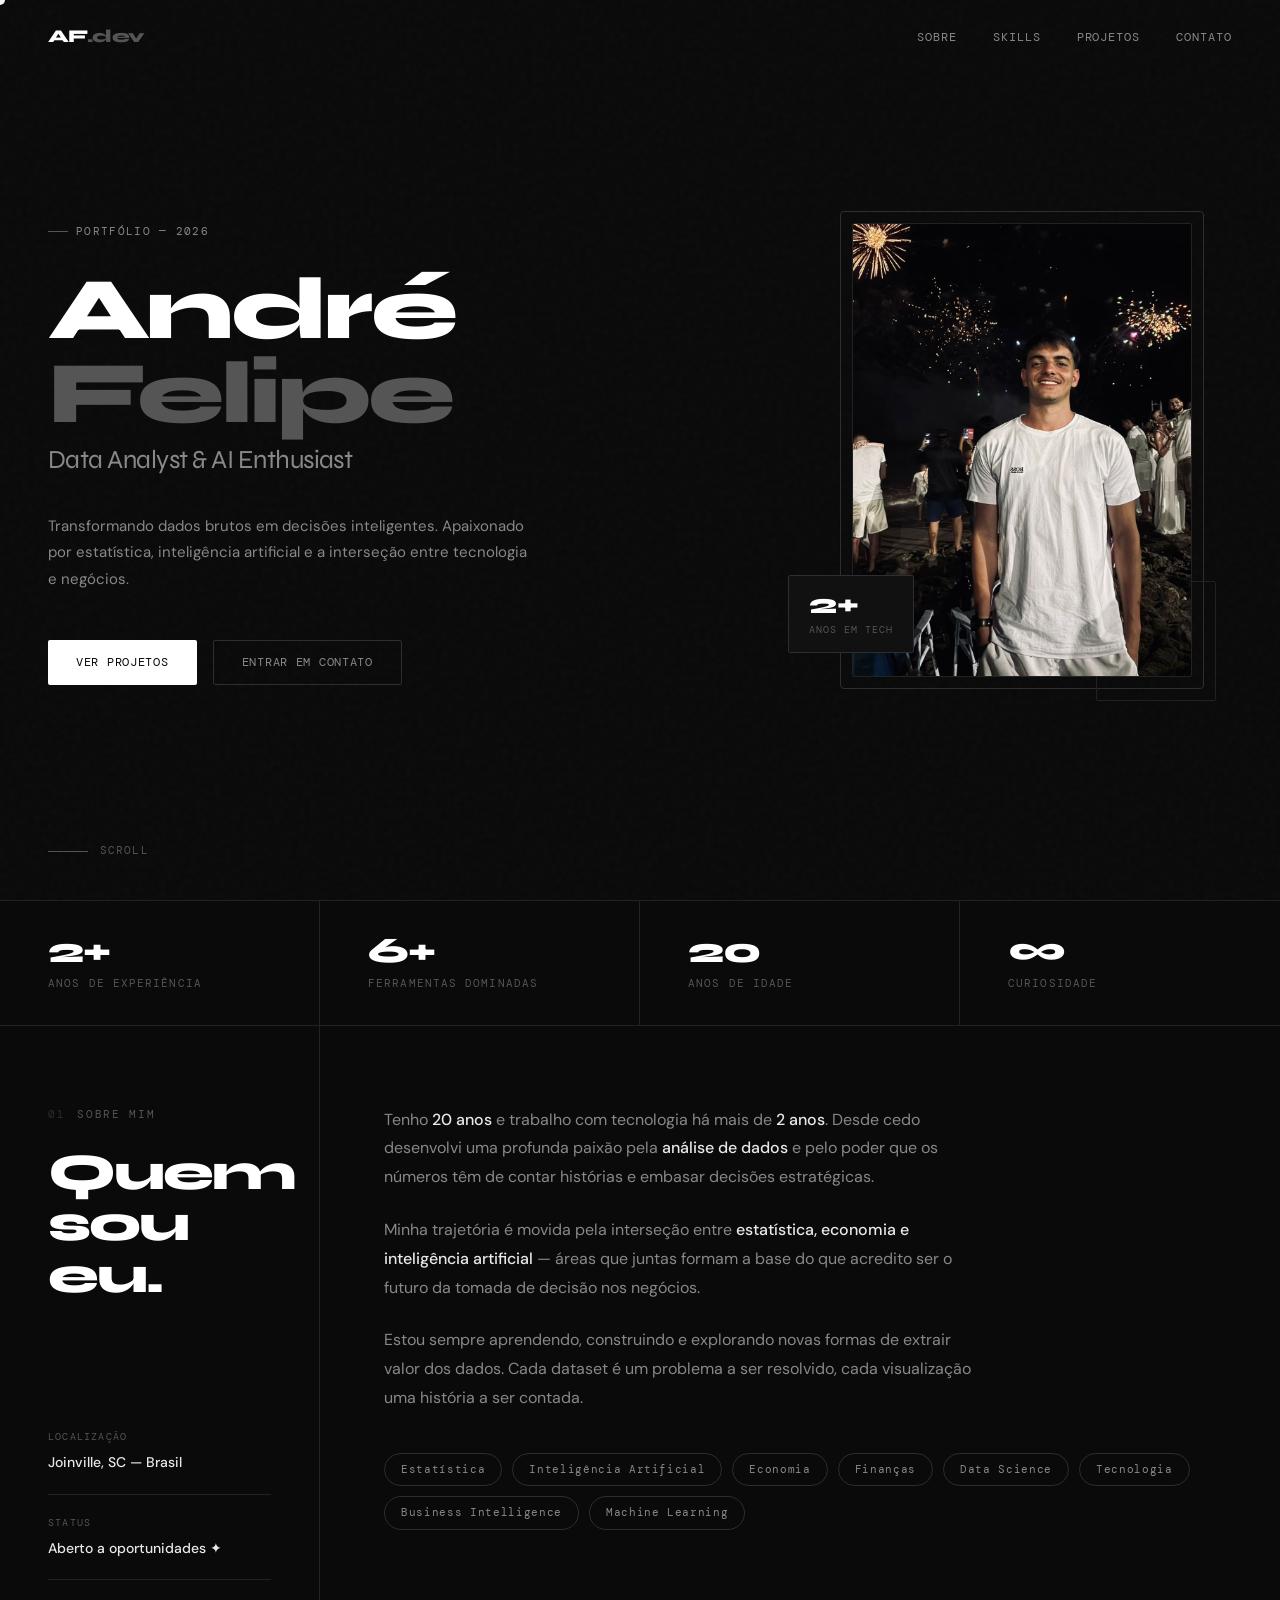
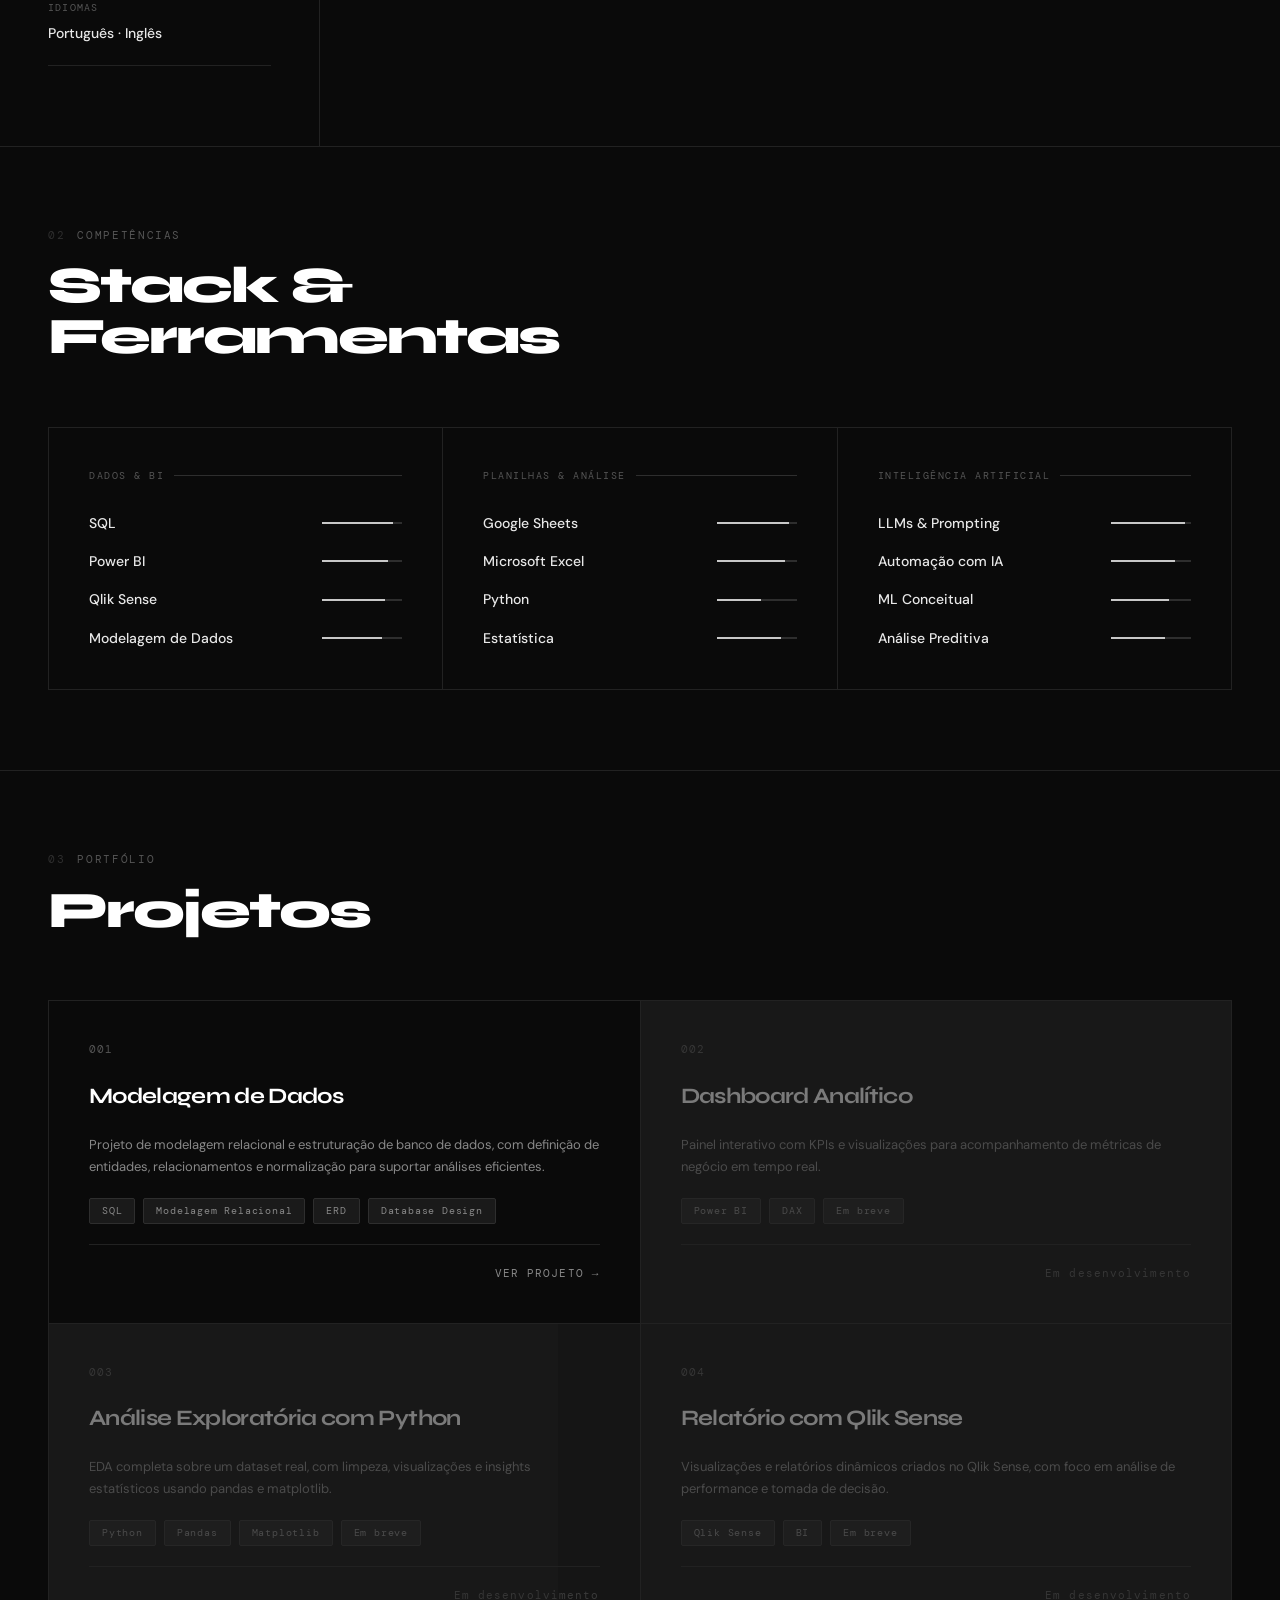
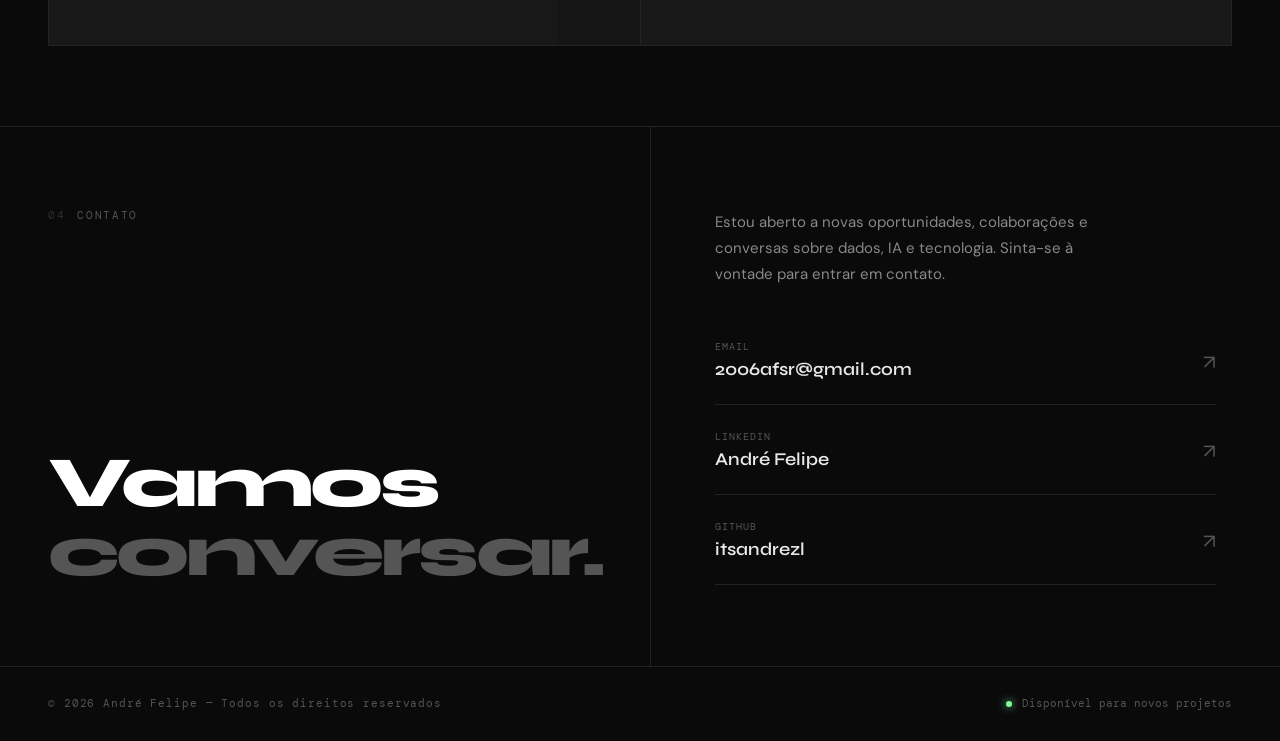
==== index.html @ ddf20bc8 "Add files via upload" ====
<!DOCTYPE html>
<html lang="pt-BR">
<head>
  <meta charset="UTF-8" />
  <meta name="viewport" content="width=device-width, initial-scale=1.0" />
  <title>André Felipe — Data Portfolio</title>

  <!-- Google Fonts -->
  <link rel="preconnect" href="https://fonts.googleapis.com" />
  <link href="https://fonts.googleapis.com/css2?family=Syne:wght@400;500;600;700;800&family=DM+Mono:ital,wght@0,300;0,400;0,500;1,300&family=DM+Sans:ital,opsz,wght@0,9..40,300;0,9..40,400;0,9..40,500;1,9..40,300&display=swap" rel="stylesheet" />

  <!-- Estilos -->
  <link rel="stylesheet" href="assets/css/style.css" />
</head>
<body>

  <div id="cursor"></div>

  <!-- ── NAV ── -->
  <nav id="nav">
    <a href="#home" class="nav-logo">AF<span>.dev</span></a>
    <ul class="nav-links">
      <li><a href="#about">Sobre</a></li>
      <li><a href="#skills">Skills</a></li>
      <li><a href="#projects">Projetos</a></li>
      <li><a href="#contact">Contato</a></li>
    </ul>
  </nav>

  <!-- ── HERO ── -->
  <section id="home">
    <div class="hero-left">
      <div class="hero-tag fade-in">Portfólio — 2026</div>
      <h1 class="hero-name fade-in fade-in-delay-1">
        André<br/><span class="dim">Felipe</span>
      </h1>
      <p class="hero-role fade-in fade-in-delay-2">Data Analyst &amp; AI Enthusiast</p>
      <p class="hero-desc fade-in fade-in-delay-3">
        Transformando dados brutos em decisões inteligentes. Apaixonado por estatística, inteligência artificial e a interseção entre tecnologia e negócios.
      </p>
      <div class="hero-cta fade-in fade-in-delay-4">
        <a href="#projects" class="btn btn-primary">Ver Projetos</a>
        <a href="#contact" class="btn btn-outline">Entrar em Contato</a>
      </div>
    </div>

    <div class="hero-right fade-in fade-in-delay-2">
      <div class="photo-frame">
        <div class="photo-inner">
          <!-- Substitua as duas linhas abaixo pela sua foto: -->
          <!-- <img src="assets/images/profile.jpg" alt="André Felipe" /> -->
          <img src="assets/images/profile.jpeg" alt="André Felipe" />
        </div>
      </div>
      <div class="photo-badge">
        <div class="photo-badge-num">2+</div>
        <div class="photo-badge-label">Anos em Tech</div>
      </div>
    </div>

    <div class="hero-scroll">
      <div class="scroll-line"></div>
      Scroll
    </div>
  </section>

  <!-- ── STATS ── -->
  <div class="stats-bar">
    <div class="stat-item fade-in">
      <div class="stat-num">2+</div>
      <div class="stat-label">Anos de Experiência</div>
    </div>
    <div class="stat-item fade-in fade-in-delay-1">
      <div class="stat-num">6+</div>
      <div class="stat-label">Ferramentas Dominadas</div>
    </div>
    <div class="stat-item fade-in fade-in-delay-2">
      <div class="stat-num">20</div>
      <div class="stat-label">Anos de Idade</div>
    </div>
    <div class="stat-item fade-in fade-in-delay-3">
      <div class="stat-num">∞</div>
      <div class="stat-label">Curiosidade</div>
    </div>
  </div>

  <!-- ── ABOUT ── -->
  <section id="about">
    <div class="about-sidebar">
      <div>
        <div class="section-label" data-num="01">Sobre mim</div>
        <h2 class="section-title">Quem<br/>sou<br/>eu.</h2>
      </div>
      <div style="margin-top:auto; padding-top:40px;">
        <div class="info-item">
          <div class="info-key">Localização</div>
          <div class="info-val">Joinville, SC — Brasil</div>
        </div>
        <div class="info-item">
          <div class="info-key">Status</div>
          <div class="info-val">Aberto a oportunidades ✦</div>
        </div>
        <div class="info-item">
          <div class="info-key">Idiomas</div>
          <div class="info-val">Português · Inglês</div>
        </div>
      </div>
    </div>

    <div class="about-main">
      <p class="about-text fade-in">
        Tenho <strong>20 anos</strong> e trabalho com tecnologia há mais de <strong>2 anos</strong>. Desde cedo desenvolvi uma profunda paixão pela <strong>análise de dados</strong> e pelo poder que os números têm de contar histórias e embasar decisões estratégicas.
      </p>
      <p class="about-text fade-in">
        Minha trajetória é movida pela interseção entre <strong>estatística, economia e inteligência artificial</strong> — áreas que juntas formam a base do que acredito ser o futuro da tomada de decisão nos negócios.
      </p>
      <p class="about-text fade-in">
        Estou sempre aprendendo, construindo e explorando novas formas de extrair valor dos dados. Cada dataset é um problema a ser resolvido, cada visualização uma história a ser contada.
      </p>
      <div class="about-passions fade-in">
        <span class="passion-tag">Estatística</span>
        <span class="passion-tag">Inteligência Artificial</span>
        <span class="passion-tag">Economia</span>
        <span class="passion-tag">Finanças</span>
        <span class="passion-tag">Data Science</span>
        <span class="passion-tag">Tecnologia</span>
        <span class="passion-tag">Business Intelligence</span>
        <span class="passion-tag">Machine Learning</span>
      </div>
    </div>
  </section>

  <!-- ── SKILLS ── -->
  <section id="skills">
    <div class="skills-header">
      <div>
        <div class="section-label" data-num="02">Competências</div>
        <h2 class="section-title" style="margin-top:16px;">Stack &amp;<br/>Ferramentas</h2>
      </div>
    </div>

    <div class="skills-grid fade-in">
      <div class="skill-group">
        <div class="skill-group-title">Dados &amp; BI</div>
        <div class="skill-items">
          <div class="skill-item">
            <span class="skill-name">SQL</span>
            <div class="skill-bar-wrap"><div class="skill-bar" style="width:88%"></div></div>
          </div>
          <div class="skill-item">
            <span class="skill-name">Power BI</span>
            <div class="skill-bar-wrap"><div class="skill-bar" style="width:82%"></div></div>
          </div>
          <div class="skill-item">
            <span class="skill-name">Qlik Sense</span>
            <div class="skill-bar-wrap"><div class="skill-bar" style="width:78%"></div></div>
          </div>
          <div class="skill-item">
            <span class="skill-name">Modelagem de Dados</span>
            <div class="skill-bar-wrap"><div class="skill-bar" style="width:75%"></div></div>
          </div>
        </div>
      </div>

      <div class="skill-group">
        <div class="skill-group-title">Planilhas &amp; Análise</div>
        <div class="skill-items">
          <div class="skill-item">
            <span class="skill-name">Google Sheets</span>
            <div class="skill-bar-wrap"><div class="skill-bar" style="width:90%"></div></div>
          </div>
          <div class="skill-item">
            <span class="skill-name">Microsoft Excel</span>
            <div class="skill-bar-wrap"><div class="skill-bar" style="width:85%"></div></div>
          </div>
          <div class="skill-item">
            <span class="skill-name">Python</span>
            <div class="skill-bar-wrap"><div class="skill-bar" style="width:55%"></div></div>
          </div>
          <div class="skill-item">
            <span class="skill-name">Estatística</span>
            <div class="skill-bar-wrap"><div class="skill-bar" style="width:80%"></div></div>
          </div>
        </div>
      </div>

      <div class="skill-group">
        <div class="skill-group-title">Inteligência Artificial</div>
        <div class="skill-items">
          <div class="skill-item">
            <span class="skill-name">LLMs &amp; Prompting</span>
            <div class="skill-bar-wrap"><div class="skill-bar" style="width:92%"></div></div>
          </div>
          <div class="skill-item">
            <span class="skill-name">Automação com IA</span>
            <div class="skill-bar-wrap"><div class="skill-bar" style="width:80%"></div></div>
          </div>
          <div class="skill-item">
            <span class="skill-name">ML Conceitual</span>
            <div class="skill-bar-wrap"><div class="skill-bar" style="width:72%"></div></div>
          </div>
          <div class="skill-item">
            <span class="skill-name">Análise Preditiva</span>
            <div class="skill-bar-wrap"><div class="skill-bar" style="width:68%"></div></div>
          </div>
        </div>
      </div>
    </div>
  </section>

  <!-- ── PROJECTS ── -->
  <section id="projects">
    <div class="projects-header">
      <div>
        <div class="section-label" data-num="03">Portfólio</div>
        <h2 class="section-title" style="margin-top:16px;">Projetos</h2>
      </div>
    </div>

    <div class="projects-grid fade-in">

      <!-- Projeto 001 — REAL -->
      <div class="project-card">
        <div class="project-num">001</div>
        <h3 class="project-title">Modelagem de Dados</h3>
        <p class="project-desc">
          Projeto de modelagem relacional e estruturação de banco de dados, com definição de entidades, relacionamentos e normalização para suportar análises eficientes.
        </p>
        <div class="project-tags">
          <span class="project-tag">SQL</span>
          <span class="project-tag">Modelagem Relacional</span>
          <span class="project-tag">ERD</span>
          <span class="project-tag">Database Design</span>
        </div>
        <div class="project-footer">
          <a href="#" class="project-link">Ver projeto</a>
        </div>
      </div>

      <!-- Projeto 002 — EM BREVE -->
      <div class="project-card project-wip">
        <div class="project-num">002</div>
        <h3 class="project-title">Dashboard Analítico</h3>
        <p class="project-desc">
          Painel interativo com KPIs e visualizações para acompanhamento de métricas de negócio em tempo real.
        </p>
        <div class="project-tags">
          <span class="project-tag">Power BI</span>
          <span class="project-tag">DAX</span>
          <span class="project-tag">Em breve</span>
        </div>
        <div class="project-footer">
          <span style="font-family:'DM Mono',monospace;font-size:11px;color:var(--muted);letter-spacing:0.1em;">Em desenvolvimento</span>
        </div>
      </div>

      <!-- Projeto 003 — EM BREVE -->
      <div class="project-card project-wip">
        <div class="project-num">003</div>
        <h3 class="project-title">Análise Exploratória com Python</h3>
        <p class="project-desc">
          EDA completa sobre um dataset real, com limpeza, visualizações e insights estatísticos usando pandas e matplotlib.
        </p>
        <div class="project-tags">
          <span class="project-tag">Python</span>
          <span class="project-tag">Pandas</span>
          <span class="project-tag">Matplotlib</span>
          <span class="project-tag">Em breve</span>
        </div>
        <div class="project-footer">
          <span style="font-family:'DM Mono',monospace;font-size:11px;color:var(--muted);letter-spacing:0.1em;">Em desenvolvimento</span>
        </div>
      </div>

      <!-- Projeto 004 — EM BREVE -->
      <div class="project-card project-wip">
        <div class="project-num">004</div>
        <h3 class="project-title">Relatório com Qlik Sense</h3>
        <p class="project-desc">
          Visualizações e relatórios dinâmicos criados no Qlik Sense, com foco em análise de performance e tomada de decisão.
        </p>
        <div class="project-tags">
          <span class="project-tag">Qlik Sense</span>
          <span class="project-tag">BI</span>
          <span class="project-tag">Em breve</span>
        </div>
        <div class="project-footer">
          <span style="font-family:'DM Mono',monospace;font-size:11px;color:var(--muted);letter-spacing:0.1em;">Em desenvolvimento</span>
        </div>
      </div>

    </div>
  </section>

  <!-- ── CONTACT ── -->
  <section id="contact">
    <div class="contact-left">
      <div class="section-label" data-num="04">Contato</div>
      <h2 class="contact-big fade-in">Vamos<br/><span class="dim">conversar.</span></h2>
    </div>
    <div class="contact-right fade-in">
      <p class="contact-desc">
        Estou aberto a novas oportunidades, colaborações e conversas sobre dados, IA e tecnologia. Sinta-se à vontade para entrar em contato.
      </p>
      <div class="contact-links">
        <!-- Troque pelo seu e-mail real -->
        <a href="mailto:seuemail@email.com" class="contact-link">
          <div>
            <div class="contact-link-label">Email</div>
            <div class="contact-link-name">2006afsr@gmail.com</div>
          </div>
          <span class="contact-link-arrow">↗</span>
        </a>
        <!-- Troque pelo seu LinkedIn real -->
        <a href="https://www.linkedin.com/in/itsandrezl/" target="_blank" class="contact-link">
          <div>
            <div class="contact-link-label">LinkedIn</div>
            <div class="contact-link-name">André Felipe</div>
          </div>
          <span class="contact-link-arrow">↗</span>
        </a>
        <!-- Troque pelo seu GitHub real -->
        <a href="https://github.com/itsandrezl" target="_blank" class="contact-link">
          <div>
            <div class="contact-link-label">GitHub</div>
            <div class="contact-link-name">itsandrezl</div>
          </div>
          <span class="contact-link-arrow">↗</span>
        </a>
      </div>
    </div>
  </section>

  <!-- ── FOOTER ── -->
  <footer>
    <span class="footer-text">© 2026 André Felipe — Todos os direitos reservados</span>
    <div class="footer-right">
      <div class="footer-dot"></div>
      Disponível para novos projetos
    </div>
  </footer>

  <!-- JavaScript -->
  <script src="assets/js/main.js"></script>

</body>
</html>
---- assets/css/style.css ----
*, *::before, *::after { box-sizing: border-box; margin: 0; padding: 0; }

:root {
  --bg:       #0a0a0a;
  --bg2:      #111111;
  --bg3:      #1a1a1a;
  --border:   #222222;
  --border2:  #2e2e2e;
  --muted:    #555555;
  --subtle:   #888888;
  --text:     #e8e8e8;
  --bright:   #ffffff;
  --accent:   #c8c8c8;
  --accent2:  #3a3a3a;
  --green:    #7fff9a;
}

html { scroll-behavior: smooth; }

body {
  background: var(--bg);
  color: var(--text);
  font-family: 'DM Sans', sans-serif;
  font-size: 15px;
  line-height: 1.6;
  cursor: none;
  overflow-x: hidden;
}

/* ── CURSOR ── */
#cursor {
  position: fixed; top: 0; left: 0; z-index: 9999;
  width: 10px; height: 10px;
  background: var(--bright);
  border-radius: 50%;
  pointer-events: none;
  transform: translate(-50%,-50%);
  transition: transform 0.1s, width 0.25s, height 0.25s, background 0.25s;
  mix-blend-mode: difference;
}
#cursor.grow { width: 40px; height: 40px; background: var(--bright); }

/* ── NOISE OVERLAY ── */
body::before {
  content: '';
  position: fixed; inset: 0; z-index: 0;
  background-image: url("data:image/svg+xml,%3Csvg viewBox='0 0 200 200' xmlns='http://www.w3.org/2000/svg'%3E%3Cfilter id='n'%3E%3CfeTurbulence type='fractalNoise' baseFrequency='0.75' numOctaves='4' stitchTiles='stitch'/%3E%3C/filter%3E%3Crect width='100%25' height='100%25' filter='url(%23n)'/%3E%3C/svg%3E");
  opacity: 0.025;
  pointer-events: none;
}

/* ── NAV ── */
nav {
  position: fixed; top: 0; left: 0; right: 0; z-index: 100;
  display: flex; align-items: center; justify-content: space-between;
  padding: 22px 48px;
  border-bottom: 1px solid transparent;
  transition: border-color 0.4s, background 0.4s, backdrop-filter 0.4s;
}
nav.scrolled {
  border-color: var(--border);
  background: rgba(10,10,10,0.85);
  backdrop-filter: blur(16px);
}
.nav-logo {
  font-family: 'Syne', sans-serif;
  font-weight: 800;
  font-size: 18px;
  letter-spacing: -0.03em;
  color: var(--bright);
  text-decoration: none;
}
.nav-logo span { color: var(--muted); }
.nav-links { display: flex; gap: 36px; list-style: none; }
.nav-links a {
  font-family: 'DM Mono', monospace;
  font-size: 12px;
  letter-spacing: 0.08em;
  text-transform: uppercase;
  color: var(--subtle);
  text-decoration: none;
  transition: color 0.2s;
}
.nav-links a:hover { color: var(--bright); }

/* ── SECTIONS ── */
section { position: relative; z-index: 1; }

/* ── HERO ── */
#home {
  min-height: 100vh;
  display: grid;
  grid-template-columns: 1fr 420px;
  gap: 0;
  padding: 0 48px;
  align-items: center;
}
.hero-left { padding-right: 80px; }
.hero-tag {
  display: inline-flex; align-items: center; gap: 8px;
  font-family: 'DM Mono', monospace;
  font-size: 11px;
  letter-spacing: 0.12em;
  text-transform: uppercase;
  color: var(--subtle);
  margin-bottom: 28px;
}
.hero-tag::before {
  content: '';
  width: 20px; height: 1px;
  background: var(--muted);
}
.hero-name {
  font-family: 'Syne', sans-serif;
  font-weight: 800;
  font-size: clamp(52px, 7vw, 88px);
  line-height: 0.95;
  letter-spacing: -0.04em;
  color: var(--bright);
  margin-bottom: 4px;
}
.hero-name .dim { color: var(--muted); }
.hero-role {
  font-family: 'Syne', sans-serif;
  font-weight: 400;
  font-size: clamp(18px, 2.5vw, 26px);
  color: var(--subtle);
  letter-spacing: -0.02em;
  margin-bottom: 32px;
}
.hero-desc {
  font-size: 15px;
  color: var(--subtle);
  max-width: 480px;
  line-height: 1.75;
  margin-bottom: 48px;
}
.hero-cta { display: flex; gap: 16px; flex-wrap: wrap; }
.btn {
  display: inline-flex; align-items: center; gap: 8px;
  padding: 12px 28px;
  font-family: 'DM Mono', monospace;
  font-size: 12px;
  letter-spacing: 0.06em;
  text-transform: uppercase;
  text-decoration: none;
  border-radius: 2px;
  transition: all 0.25s;
}
.btn-primary { background: var(--bright); color: var(--bg); }
.btn-primary:hover { background: var(--accent); transform: translateY(-2px); }
.btn-outline { background: transparent; color: var(--subtle); border: 1px solid var(--border2); }
.btn-outline:hover { border-color: var(--subtle); color: var(--text); transform: translateY(-2px); }

/* ── PHOTO CARD ── */
.hero-right { position: relative; }
.photo-frame {
  position: relative;
  width: 340px;
  aspect-ratio: 3/4;
  margin: 0 auto;
}
.photo-frame::before {
  content: '';
  position: absolute;
  inset: -12px;
  border: 1px solid var(--border2);
  border-radius: 4px;
  z-index: -1;
}
.photo-frame::after {
  content: '';
  position: absolute;
  bottom: -24px; right: -24px;
  width: 120px; height: 120px;
  border: 1px solid var(--border);
  border-radius: 2px;
  z-index: -1;
}
.photo-inner {
  width: 100%; height: 100%;
  background: var(--bg3);
  border-radius: 2px;
  overflow: hidden;
  display: flex; align-items: center; justify-content: center;
  flex-direction: column;
  gap: 12px;
  border: 1px solid var(--border);
}
.photo-inner img {
  width: 125%; height: 100%;
  object-fit: cover;
  object-position: center 100%;
  display: block;
}
.photo-placeholder-icon { font-size: 48px; opacity: 0.15; }
.photo-placeholder-text {
  font-family: 'DM Mono', monospace;
  font-size: 11px;
  letter-spacing: 0.1em;
  text-transform: uppercase;
  color: var(--muted);
}
.photo-badge {
  position: absolute;
  bottom: 24px; left: -24px;
  background: var(--bg2);
  border: 1px solid var(--border2);
  padding: 14px 20px;
  border-radius: 2px;
}
.photo-badge-num {
  font-family: 'Syne', sans-serif;
  font-size: 28px;
  font-weight: 800;
  color: var(--bright);
  line-height: 1;
}
.photo-badge-label {
  font-family: 'DM Mono', monospace;
  font-size: 10px;
  letter-spacing: 0.1em;
  text-transform: uppercase;
  color: var(--muted);
  margin-top: 4px;
}
.hero-scroll {
  position: absolute;
  bottom: 40px; left: 48px;
  display: flex; align-items: center; gap: 12px;
  font-family: 'DM Mono', monospace;
  font-size: 11px;
  letter-spacing: 0.1em;
  text-transform: uppercase;
  color: var(--muted);
}
.scroll-line {
  width: 40px; height: 1px;
  background: var(--muted);
  position: relative;
  overflow: hidden;
}
.scroll-line::after {
  content: '';
  position: absolute;
  top: 0; left: -100%;
  width: 100%; height: 100%;
  background: var(--bright);
  animation: scrollline 2s ease-in-out infinite;
}
@keyframes scrollline {
  0% { left: -100%; } 50% { left: 0%; } 100% { left: 100%; }
}

/* ── STATS BAR ── */
.stats-bar {
  display: grid;
  grid-template-columns: repeat(4, 1fr);
  border-top: 1px solid var(--border);
  border-bottom: 1px solid var(--border);
}
.stat-item {
  padding: 32px 48px;
  border-right: 1px solid var(--border);
}
.stat-item:last-child { border-right: none; }
.stat-num {
  font-family: 'Syne', sans-serif;
  font-size: 36px;
  font-weight: 800;
  color: var(--bright);
  letter-spacing: -0.04em;
  line-height: 1;
  margin-bottom: 6px;
}
.stat-label {
  font-family: 'DM Mono', monospace;
  font-size: 11px;
  letter-spacing: 0.1em;
  text-transform: uppercase;
  color: var(--muted);
}

/* ── ABOUT ── */
#about {
  display: grid;
  grid-template-columns: 320px 1fr;
  min-height: 80vh;
}
.about-sidebar {
  border-right: 1px solid var(--border);
  padding: 80px 48px;
  display: flex; flex-direction: column; justify-content: space-between;
}
.section-label {
  font-family: 'DM Mono', monospace;
  font-size: 11px;
  letter-spacing: 0.15em;
  text-transform: uppercase;
  color: var(--muted);
  display: flex; align-items: center; gap: 12px;
}
.section-label::before { content: attr(data-num); color: var(--border2); }
.section-title {
  font-family: 'Syne', sans-serif;
  font-size: clamp(36px, 4vw, 52px);
  font-weight: 800;
  letter-spacing: -0.04em;
  color: var(--bright);
  line-height: 1;
  margin-top: 24px;
}
.about-main { padding: 80px 64px; }
.about-text {
  font-size: 16px;
  line-height: 1.8;
  color: var(--subtle);
  max-width: 600px;
  margin-bottom: 24px;
}
.about-text strong { color: var(--text); font-weight: 500; }
.about-passions { display: flex; flex-wrap: wrap; gap: 10px; margin-top: 40px; }
.passion-tag {
  display: inline-flex; align-items: center;
  padding: 7px 16px;
  border: 1px solid var(--border2);
  border-radius: 999px;
  font-family: 'DM Mono', monospace;
  font-size: 11px;
  letter-spacing: 0.06em;
  color: var(--subtle);
  transition: all 0.2s;
}
.passion-tag:hover { border-color: var(--subtle); color: var(--text); }
.about-info {
  margin-top: 48px;
  display: grid;
  grid-template-columns: repeat(2, 1fr);
  gap: 4px;
}
.info-item { padding: 20px 0; border-bottom: 1px solid var(--border); }
.info-key {
  font-family: 'DM Mono', monospace;
  font-size: 10px;
  letter-spacing: 0.12em;
  text-transform: uppercase;
  color: var(--muted);
  margin-bottom: 6px;
}
.info-val { font-size: 14px; color: var(--text); font-weight: 500; }

/* ── SKILLS ── */
#skills { border-top: 1px solid var(--border); padding: 80px 48px; }
.skills-header {
  display: flex; align-items: flex-end; justify-content: space-between;
  margin-bottom: 64px;
}
.skills-grid {
  display: grid;
  grid-template-columns: repeat(3, 1fr);
  gap: 1px;
  background: var(--border);
  border: 1px solid var(--border);
}
.skill-group { background: var(--bg); padding: 40px; }
.skill-group-title {
  font-family: 'DM Mono', monospace;
  font-size: 10px;
  letter-spacing: 0.15em;
  text-transform: uppercase;
  color: var(--muted);
  margin-bottom: 28px;
  display: flex; align-items: center; gap: 10px;
}
.skill-group-title::after { content: ''; flex: 1; height: 1px; background: var(--border2); }
.skill-items { display: flex; flex-direction: column; gap: 16px; }
.skill-item { display: flex; align-items: center; justify-content: space-between; }
.skill-name { font-size: 14px; color: var(--text); font-weight: 500; }
.skill-bar-wrap { width: 80px; height: 2px; background: var(--border2); position: relative; overflow: hidden; }
.skill-bar { height: 100%; background: var(--accent); transition: width 1.2s cubic-bezier(0.16, 1, 0.3, 1); }

/* ── PROJECTS ── */
#projects { border-top: 1px solid var(--border); padding: 80px 48px; }
.projects-header {
  display: flex; align-items: flex-end; justify-content: space-between;
  margin-bottom: 64px;
}
.projects-grid {
  display: grid;
  grid-template-columns: repeat(2, 1fr);
  gap: 1px;
  background: var(--border);
  border: 1px solid var(--border);
}
.project-card {
  background: var(--bg);
  padding: 40px;
  display: flex; flex-direction: column;
  gap: 20px;
  transition: background 0.25s;
  position: relative;
  overflow: hidden;
}
.project-card:hover { background: var(--bg2); }
.project-card::before {
  content: '';
  position: absolute;
  top: 0; left: 0; right: 0;
  height: 2px;
  background: linear-gradient(90deg, transparent, var(--border2), transparent);
  transform: translateX(-100%);
  transition: transform 0.5s ease;
}
.project-card:hover::before { transform: translateX(100%); }
.project-num { font-family: 'DM Mono', monospace; font-size: 11px; color: var(--muted); letter-spacing: 0.1em; }
.project-title { font-family: 'Syne', sans-serif; font-size: 22px; font-weight: 700; color: var(--bright); letter-spacing: -0.03em; }
.project-desc { font-size: 13px; color: var(--subtle); line-height: 1.7; flex: 1; }
.project-tags { display: flex; flex-wrap: wrap; gap: 8px; }
.project-tag {
  padding: 4px 12px;
  background: var(--bg3);
  border: 1px solid var(--border2);
  border-radius: 2px;
  font-family: 'DM Mono', monospace;
  font-size: 10px;
  letter-spacing: 0.08em;
  color: var(--subtle);
}
.project-footer { display: flex; justify-content: flex-end; border-top: 1px solid var(--border); padding-top: 20px; }
.project-link {
  font-family: 'DM Mono', monospace;
  font-size: 11px;
  letter-spacing: 0.1em;
  text-transform: uppercase;
  color: var(--subtle);
  text-decoration: none;
  display: flex; align-items: center; gap: 8px;
  transition: color 0.2s;
}
.project-link:hover { color: var(--bright); }
.project-link::after { content: '→'; }
.project-wip { opacity: 0.4; }

/* ── CONTACT ── */
#contact {
  border-top: 1px solid var(--border);
  display: grid;
  grid-template-columns: 1fr 1fr;
  min-height: 60vh;
}
.contact-left {
  padding: 80px 48px;
  border-right: 1px solid var(--border);
  display: flex; flex-direction: column; justify-content: space-between;
}
.contact-big {
  font-family: 'Syne', sans-serif;
  font-size: clamp(40px, 6vw, 72px);
  font-weight: 800;
  letter-spacing: -0.05em;
  color: var(--bright);
  line-height: 0.95;
  margin-top: 24px;
}
.contact-big .dim { color: var(--muted); }
.contact-right {
  padding: 80px 64px;
  display: flex; flex-direction: column; justify-content: center;
  gap: 32px;
}
.contact-desc { font-size: 15px; color: var(--subtle); line-height: 1.75; max-width: 400px; }
.contact-links { display: flex; flex-direction: column; gap: 4px; }
.contact-link {
  display: flex; align-items: center; justify-content: space-between;
  padding: 20px 0;
  border-bottom: 1px solid var(--border);
  text-decoration: none;
}
.contact-link-name { font-family: 'Syne', sans-serif; font-size: 18px; font-weight: 600; color: var(--text); transition: color 0.2s; }
.contact-link:hover .contact-link-name { color: var(--bright); }
.contact-link-arrow { color: var(--muted); transition: transform 0.2s, color 0.2s; font-size: 20px; }
.contact-link:hover .contact-link-arrow { transform: translate(4px, -4px); color: var(--bright); }
.contact-link-label { font-family: 'DM Mono', monospace; font-size: 10px; letter-spacing: 0.1em; color: var(--muted); text-transform: uppercase; }

/* ── FOOTER ── */
footer {
  border-top: 1px solid var(--border);
  padding: 28px 48px;
  display: flex; align-items: center; justify-content: space-between;
}
.footer-text { font-family: 'DM Mono', monospace; font-size: 11px; letter-spacing: 0.08em; color: var(--muted); }
.footer-dot {
  width: 6px; height: 6px;
  border-radius: 50%;
  background: var(--green);
  box-shadow: 0 0 8px var(--green);
  animation: pulse 2s ease-in-out infinite;
}
@keyframes pulse { 0%, 100% { opacity: 1; } 50% { opacity: 0.4; } }
.footer-right { display: flex; align-items: center; gap: 10px; font-family: 'DM Mono', monospace; font-size: 11px; color: var(--muted); }

/* ── ANIMAÇÕES ── */
.fade-in { opacity: 0; transform: translateY(24px); transition: opacity 0.7s ease, transform 0.7s ease; }
.fade-in.visible { opacity: 1; transform: translateY(0); }
.fade-in-delay-1 { transition-delay: 0.1s; }
.fade-in-delay-2 { transition-delay: 0.2s; }
.fade-in-delay-3 { transition-delay: 0.3s; }
.fade-in-delay-4 { transition-delay: 0.4s; }

/* ── MOBILE ── */
@media (max-width: 900px) {
  nav { padding: 18px 24px; }
  .nav-links { gap: 20px; }
  #home { grid-template-columns: 1fr; padding: 120px 24px 60px; }
  .hero-right { display: none; }
  .hero-left { padding-right: 0; }
  .hero-scroll { left: 24px; }
  .stats-bar { grid-template-columns: repeat(2, 1fr); }
  .stat-item { padding: 24px; }
  #about { grid-template-columns: 1fr; }
  .about-sidebar { border-right: none; border-bottom: 1px solid var(--border); padding: 48px 24px; }
  .about-main { padding: 48px 24px; }
  .about-info { grid-template-columns: 1fr; }
  #skills { padding: 48px 24px; }
  .skills-grid { grid-template-columns: 1fr; }
  #projects { padding: 48px 24px; }
  .projects-grid { grid-template-columns: 1fr; }
  #contact { grid-template-columns: 1fr; }
  .contact-left { border-right: none; border-bottom: 1px solid var(--border); padding: 48px 24px; }
  .contact-right { padding: 48px 24px; }
  footer { padding: 20px 24px; flex-direction: column; gap: 12px; text-align: center; }
}
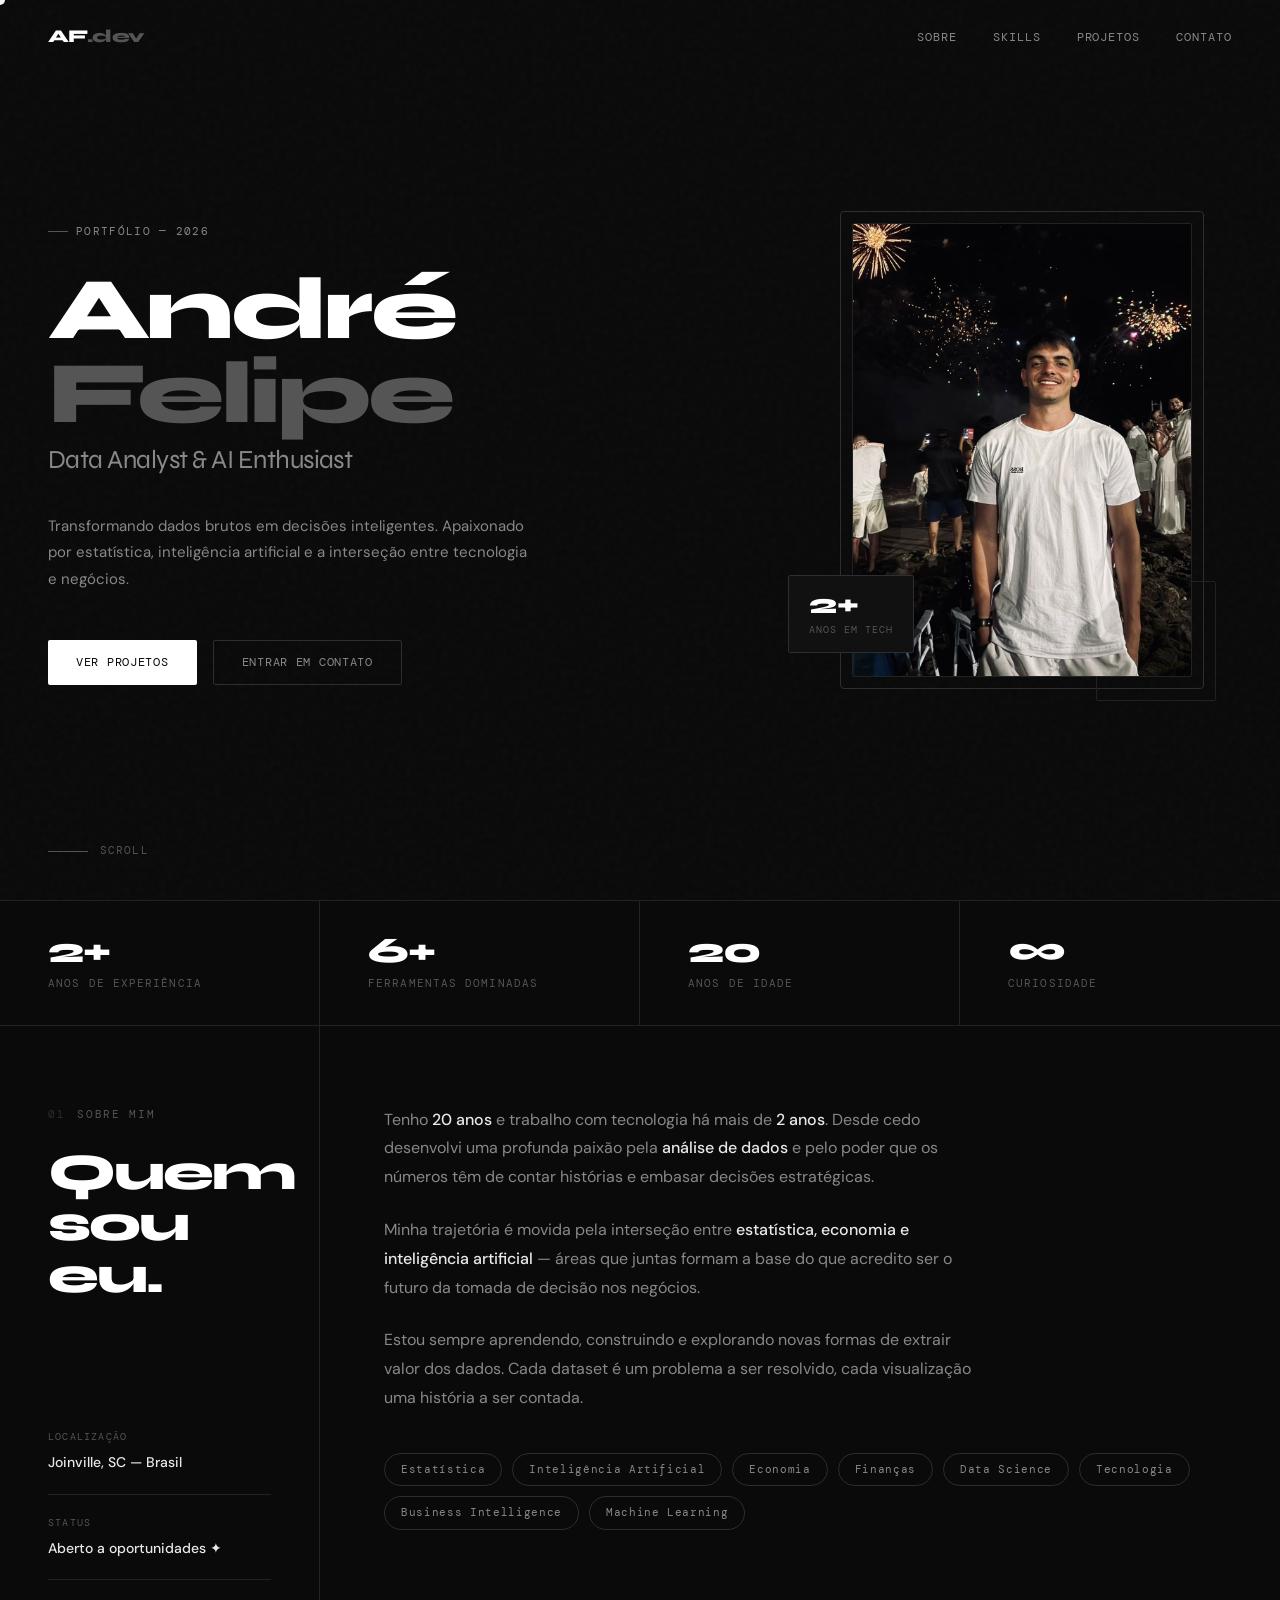
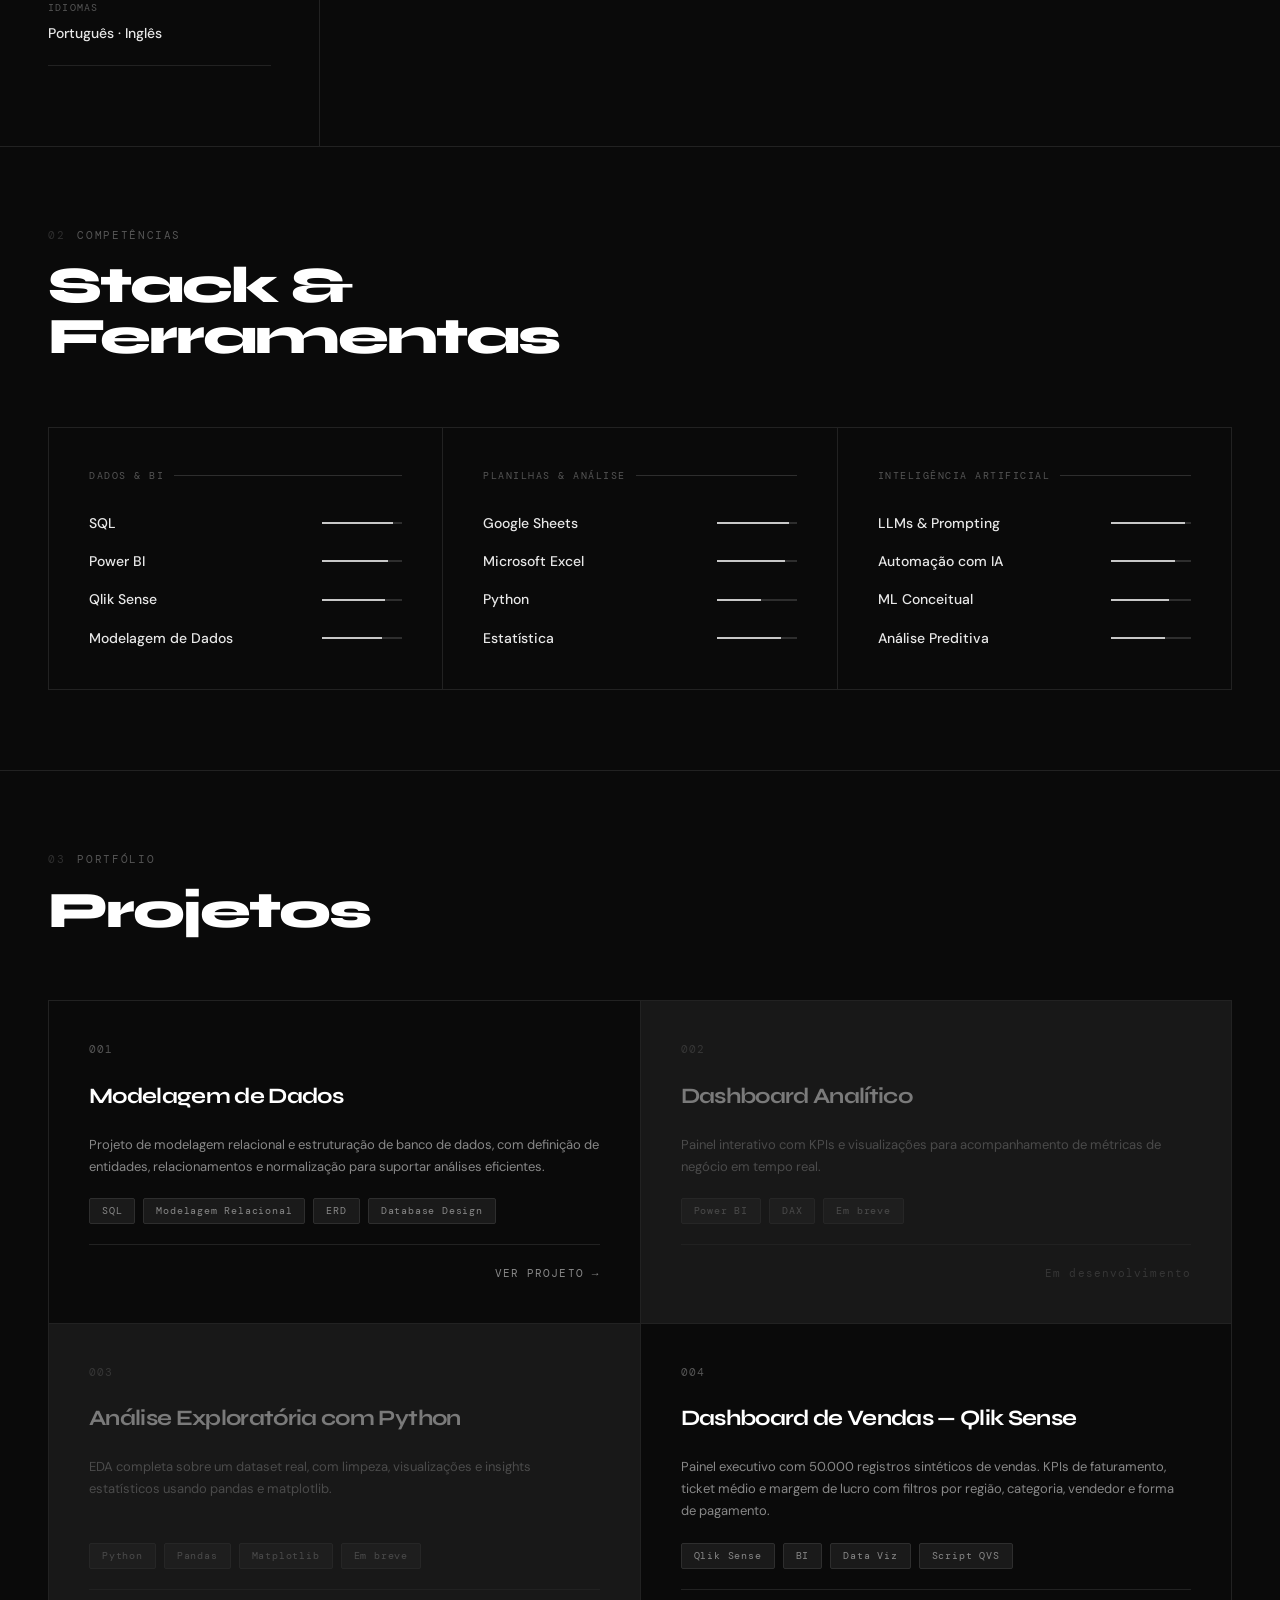
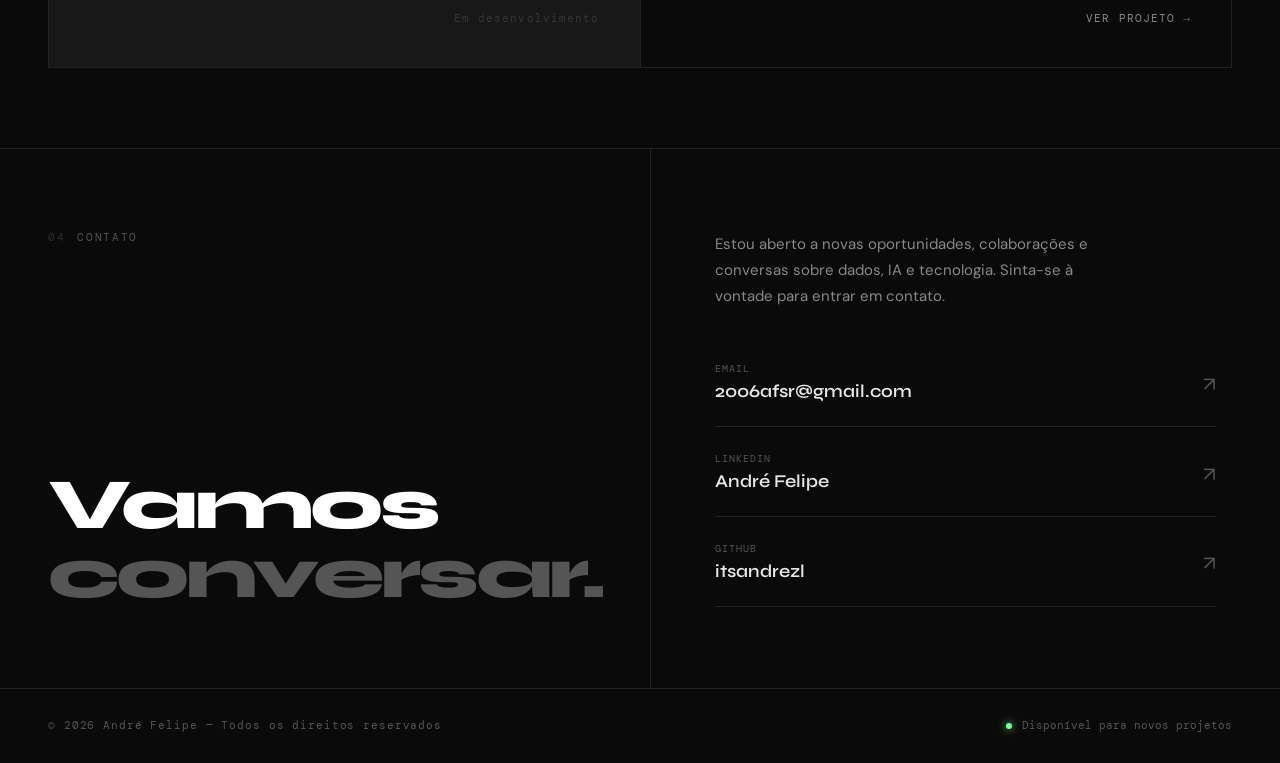
==== commit 299b0e38: "Rename index (1).html to index.html" ====
--- a/index.html
+++ b/index.html
@@ -272,20 +272,21 @@
         </div>
       </div>
 
-      <!-- Projeto 004 — EM BREVE -->
-      <div class="project-card project-wip">
+      <!-- Projeto 004 — REAL -->
+      <div class="project-card">
         <div class="project-num">004</div>
-        <h3 class="project-title">Relatório com Qlik Sense</h3>
+        <h3 class="project-title">Dashboard de Vendas — Qlik Sense</h3>
         <p class="project-desc">
-          Visualizações e relatórios dinâmicos criados no Qlik Sense, com foco em análise de performance e tomada de decisão.
+          Painel executivo com 50.000 registros sintéticos de vendas. KPIs de faturamento, ticket médio e margem de lucro com filtros por região, categoria, vendedor e forma de pagamento.
         </p>
         <div class="project-tags">
           <span class="project-tag">Qlik Sense</span>
           <span class="project-tag">BI</span>
-          <span class="project-tag">Em breve</span>
+          <span class="project-tag">Data Viz</span>
+          <span class="project-tag">Script QVS</span>
         </div>
         <div class="project-footer">
-          <span style="font-family:'DM Mono',monospace;font-size:11px;color:var(--muted);letter-spacing:0.1em;">Em desenvolvimento</span>
+          <a href="https://github.com/itsandrezl/dashboard-vendas-qlik" target="_blank" class="project-link">Ver projeto</a>
         </div>
       </div>
 
@@ -344,4 +345,4 @@
   <script src="assets/js/main.js"></script>
 
 </body>
-</html>+</html>
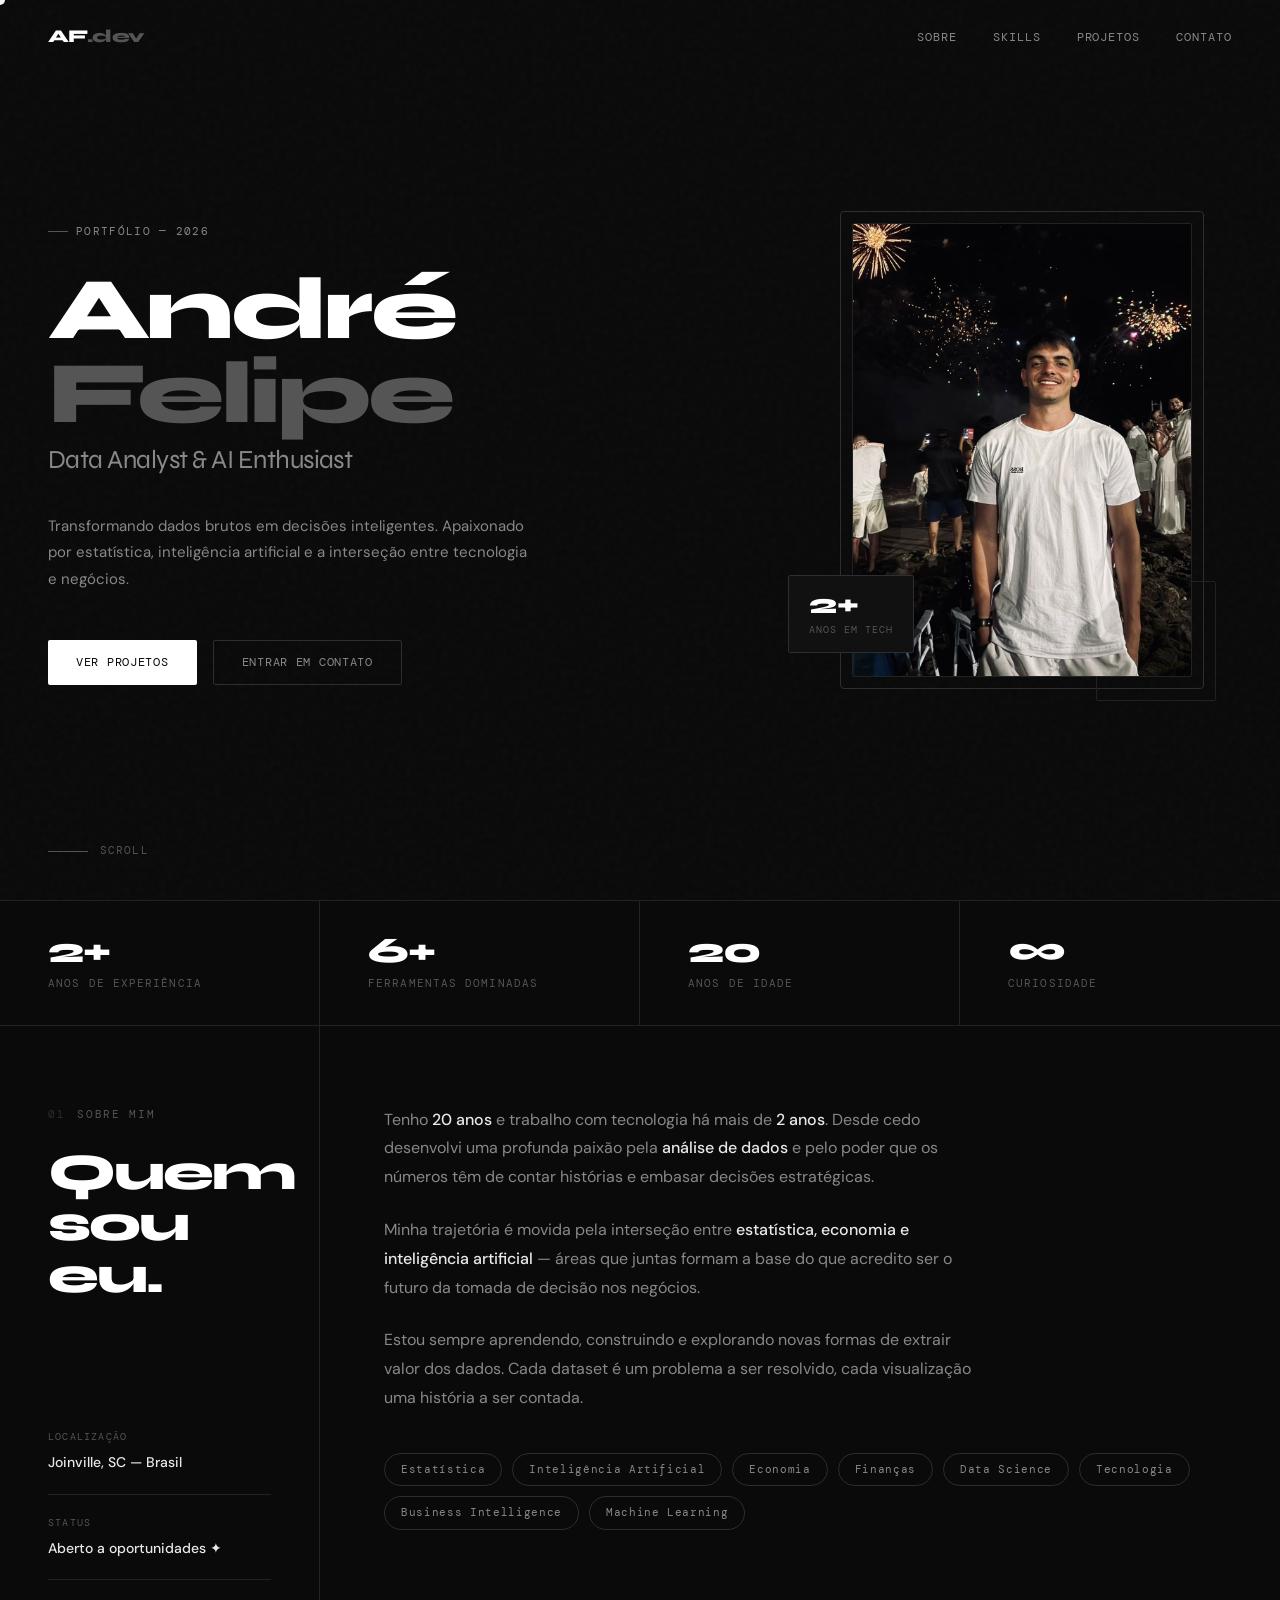
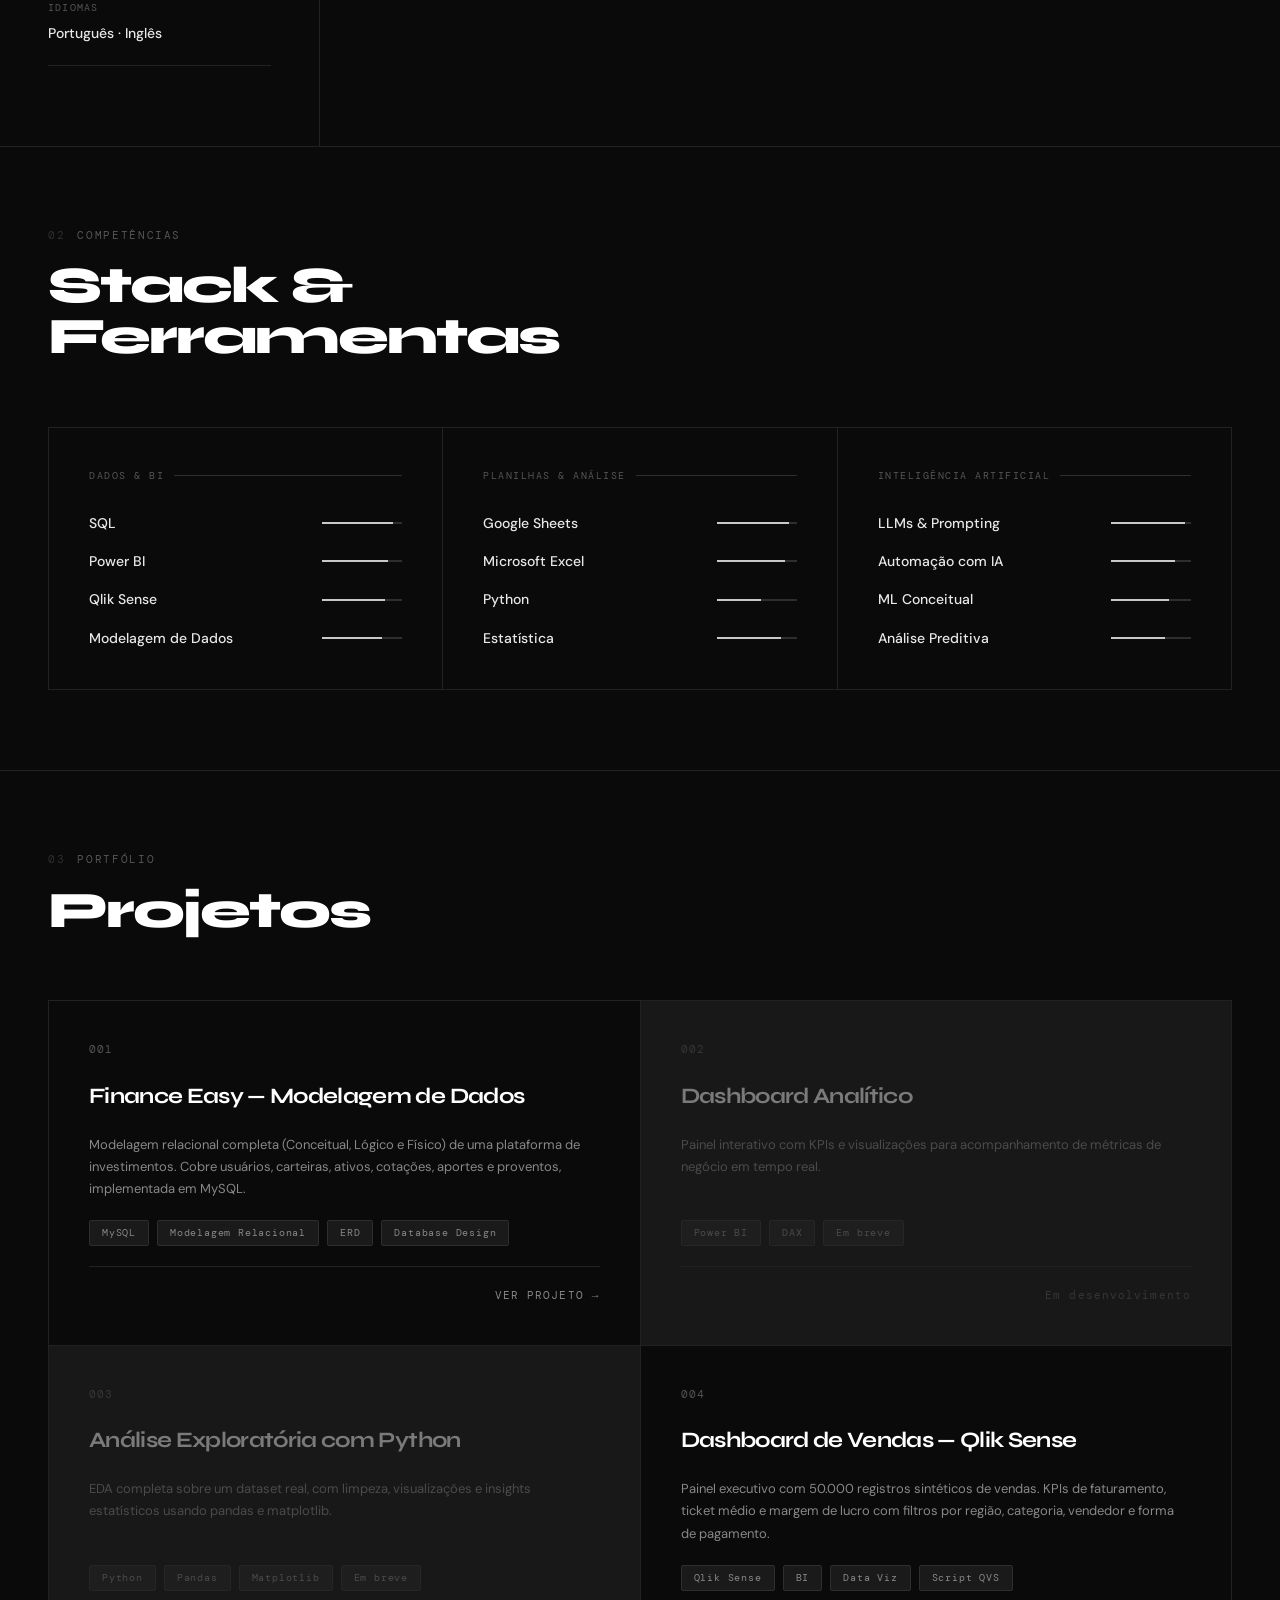
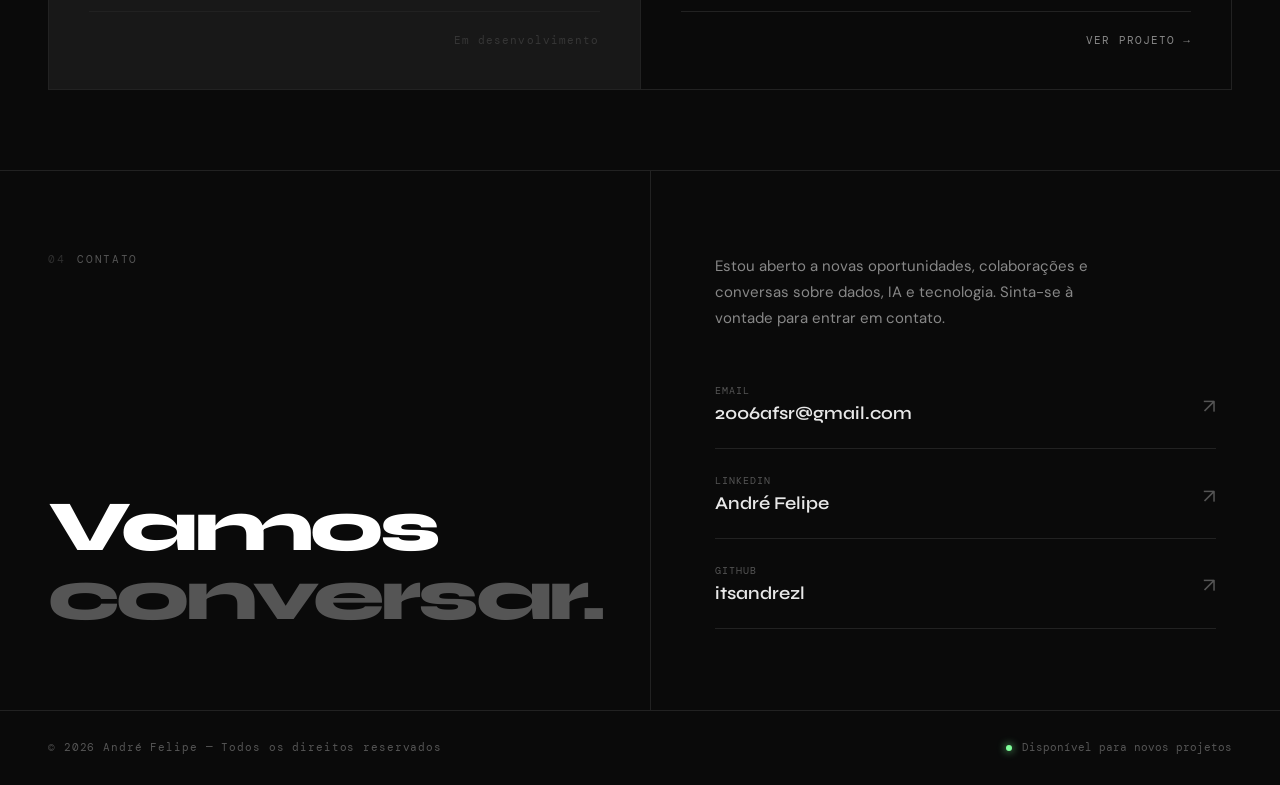
==== commit 7f1956d7: "Modificando os projetos, adicionado o modelagem-finance-easy" ====
--- a/index.html
+++ b/index.html
@@ -222,18 +222,18 @@
       <!-- Projeto 001 — REAL -->
       <div class="project-card">
         <div class="project-num">001</div>
-        <h3 class="project-title">Modelagem de Dados</h3>
+        <h3 class="project-title">Finance Easy — Modelagem de Dados</h3>
         <p class="project-desc">
-          Projeto de modelagem relacional e estruturação de banco de dados, com definição de entidades, relacionamentos e normalização para suportar análises eficientes.
+          Modelagem relacional completa (Conceitual, Lógico e Físico) de uma plataforma de investimentos. Cobre usuários, carteiras, ativos, cotações, aportes e proventos, implementada em MySQL.
         </p>
         <div class="project-tags">
-          <span class="project-tag">SQL</span>
+          <span class="project-tag">MySQL</span>
           <span class="project-tag">Modelagem Relacional</span>
           <span class="project-tag">ERD</span>
           <span class="project-tag">Database Design</span>
         </div>
         <div class="project-footer">
-          <a href="#" class="project-link">Ver projeto</a>
+          <a href="https://github.com/itsandrezl/modelagem-finance-easy" target="_blank" class="project-link">Ver projeto</a>
         </div>
       </div>
 
@@ -345,4 +345,4 @@
   <script src="assets/js/main.js"></script>
 
 </body>
-</html>
+</html>
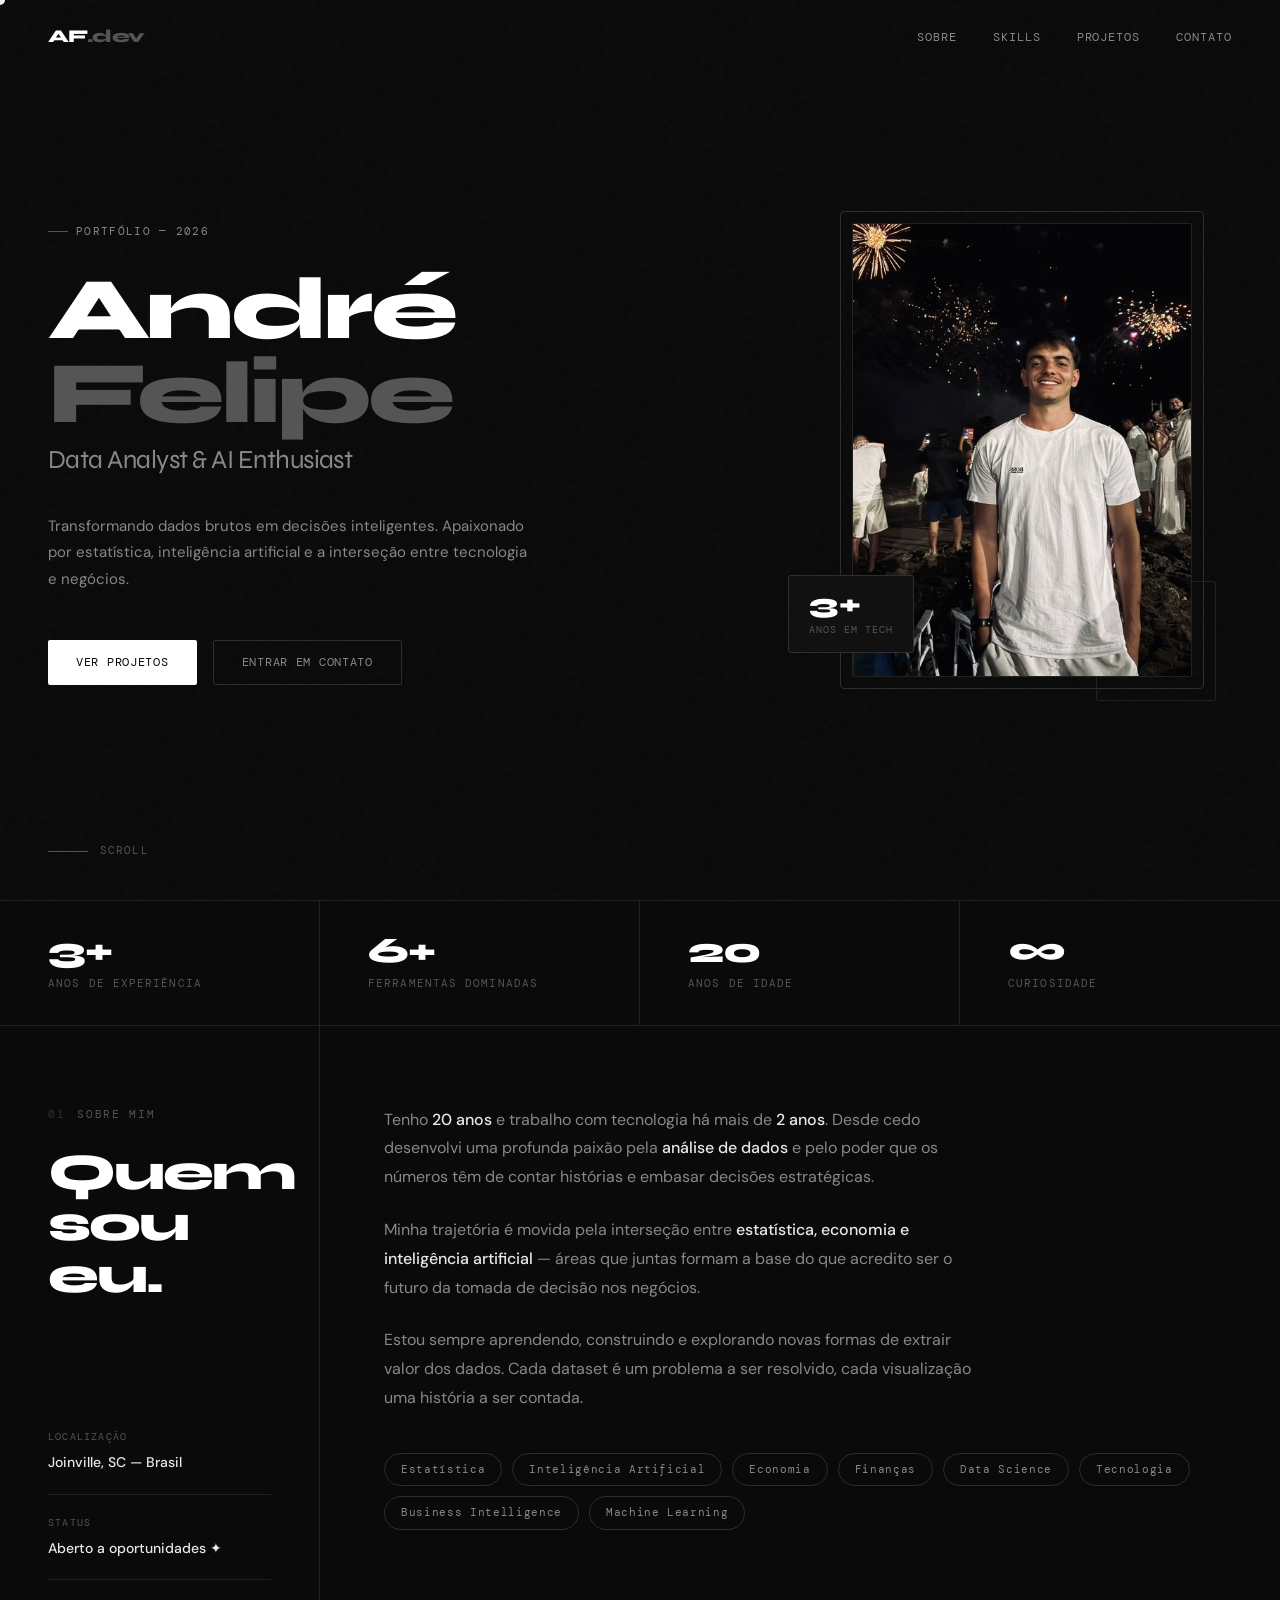
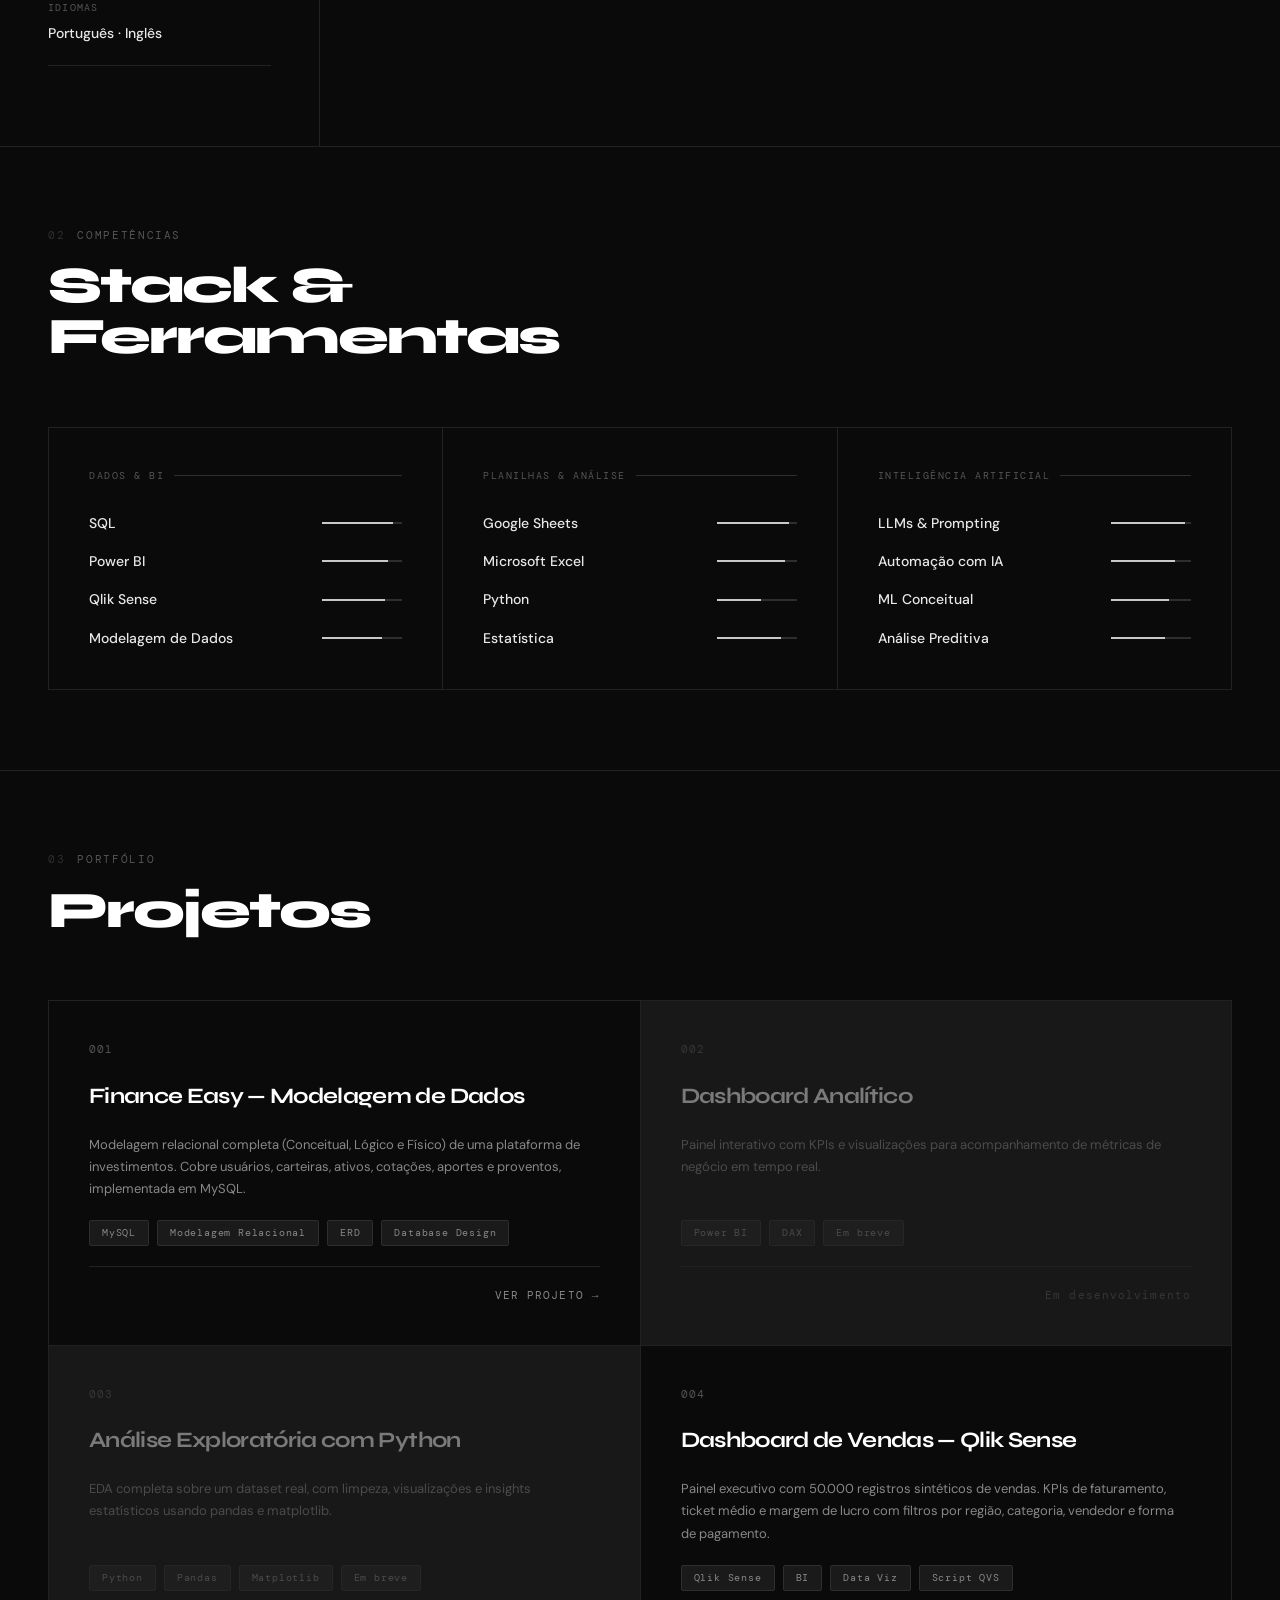
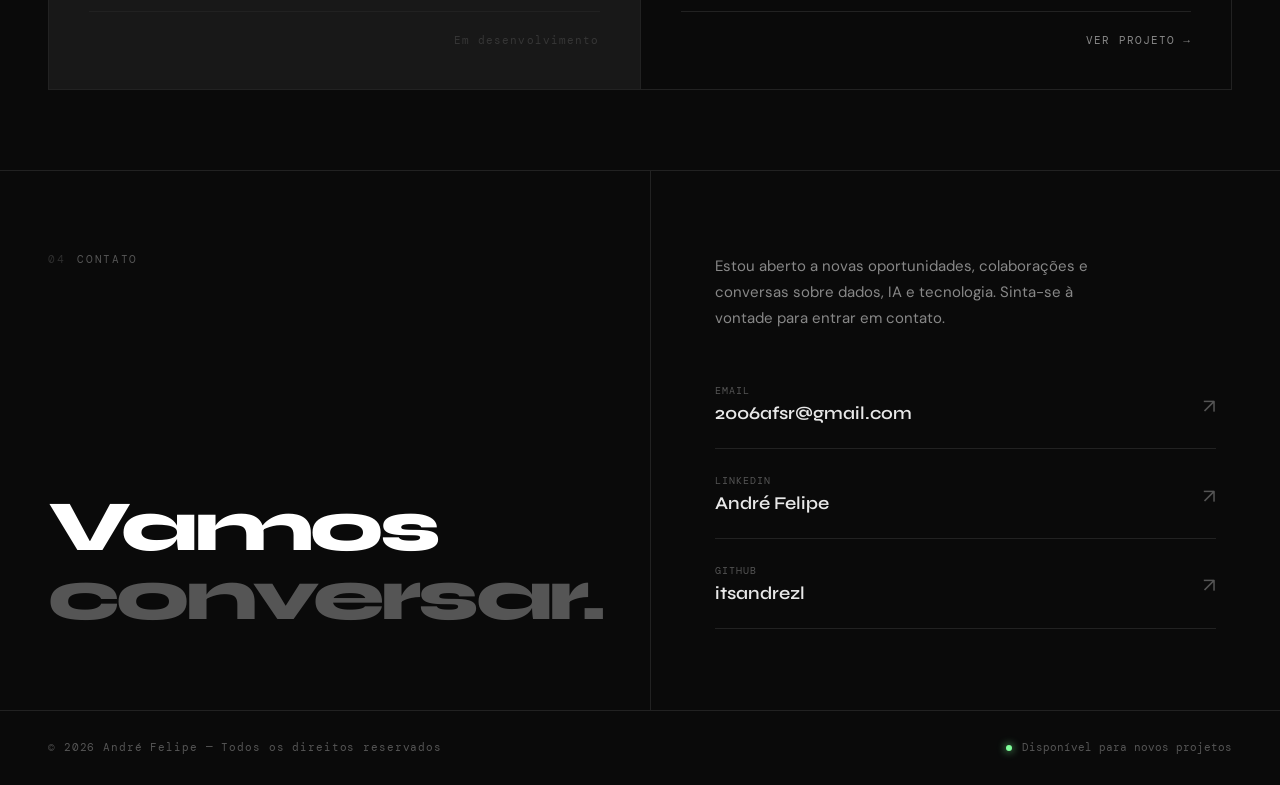
==== commit c2e979e0: "Update print statement from 'Hello' to 'Goodbye'" ====
--- a/index.html
+++ b/index.html
@@ -53,7 +53,7 @@
         </div>
       </div>
       <div class="photo-badge">
-        <div class="photo-badge-num">2+</div>
+        <div class="photo-badge-num">3+</div>
         <div class="photo-badge-label">Anos em Tech</div>
       </div>
     </div>
@@ -67,7 +67,7 @@
   <!-- ── STATS ── -->
   <div class="stats-bar">
     <div class="stat-item fade-in">
-      <div class="stat-num">2+</div>
+      <div class="stat-num">3+</div>
       <div class="stat-label">Anos de Experiência</div>
     </div>
     <div class="stat-item fade-in fade-in-delay-1">
@@ -345,4 +345,4 @@
   <script src="assets/js/main.js"></script>
 
 </body>
-</html>+</html>
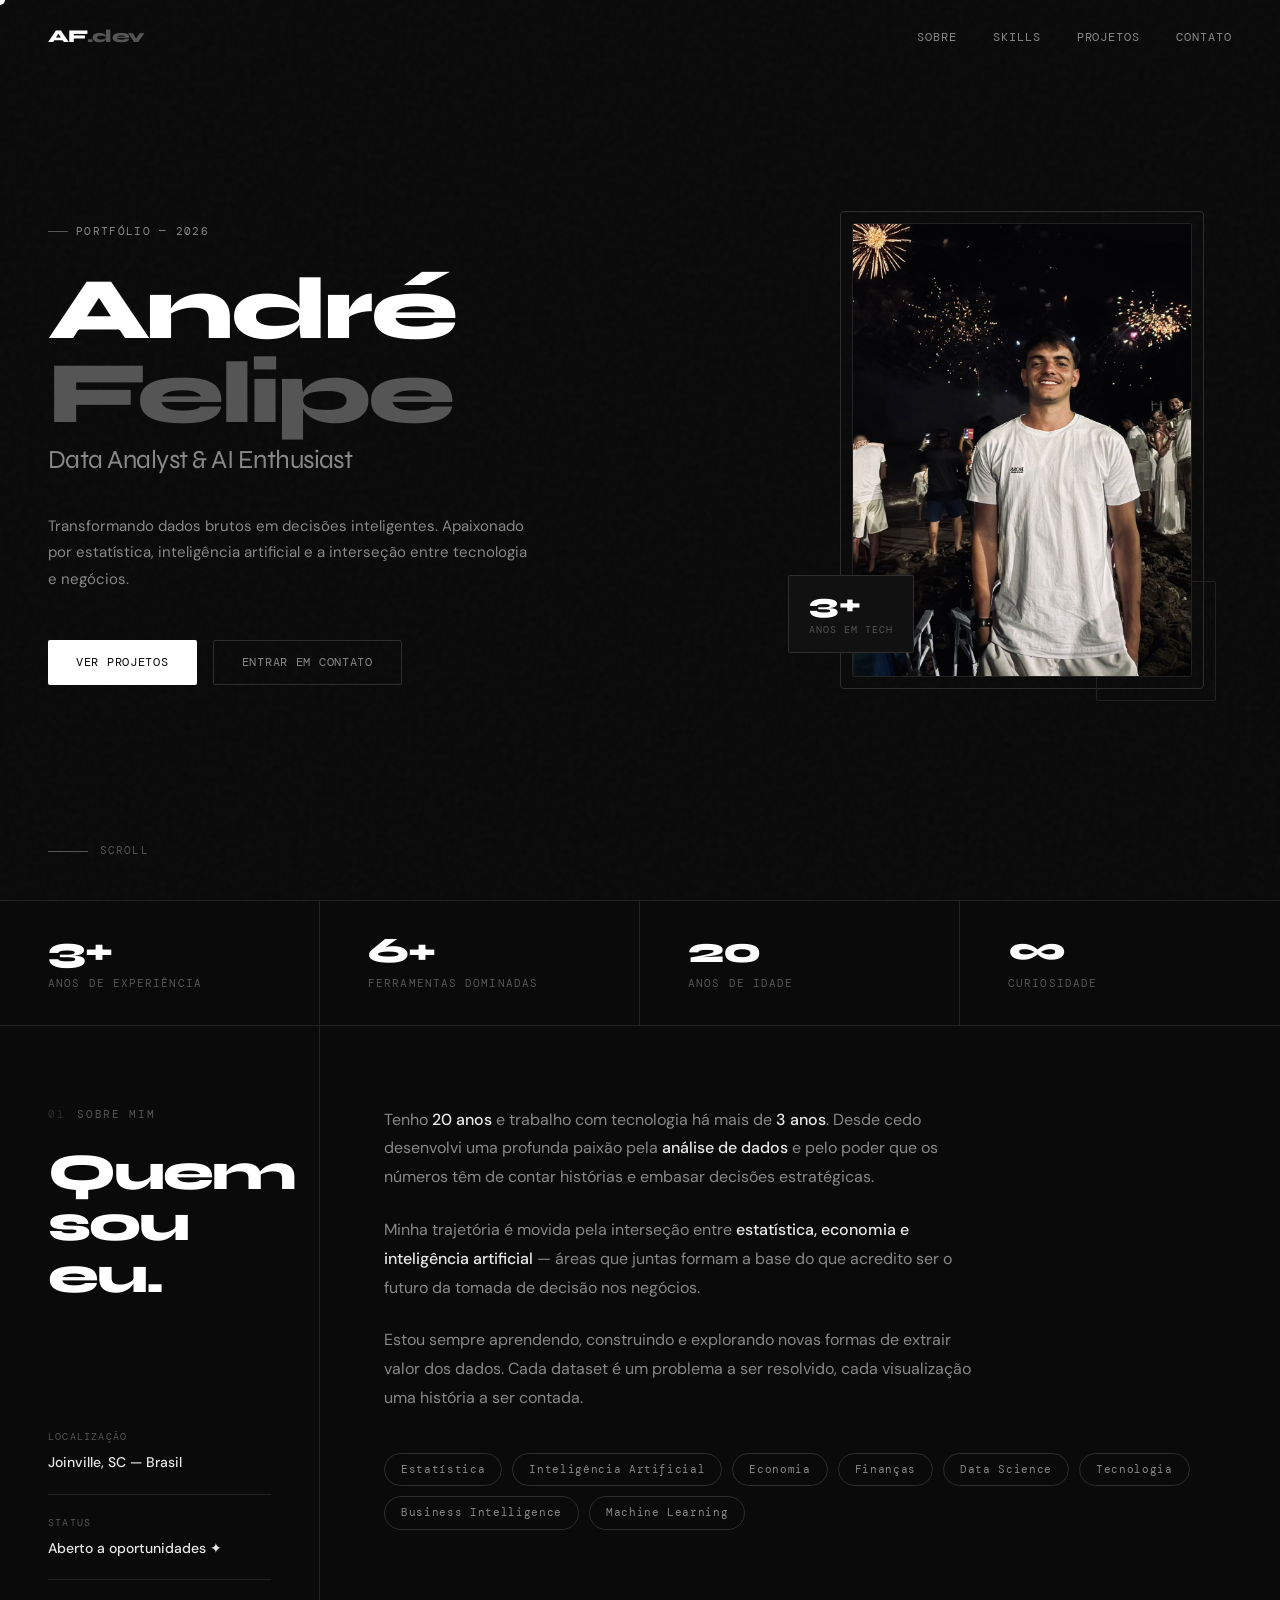
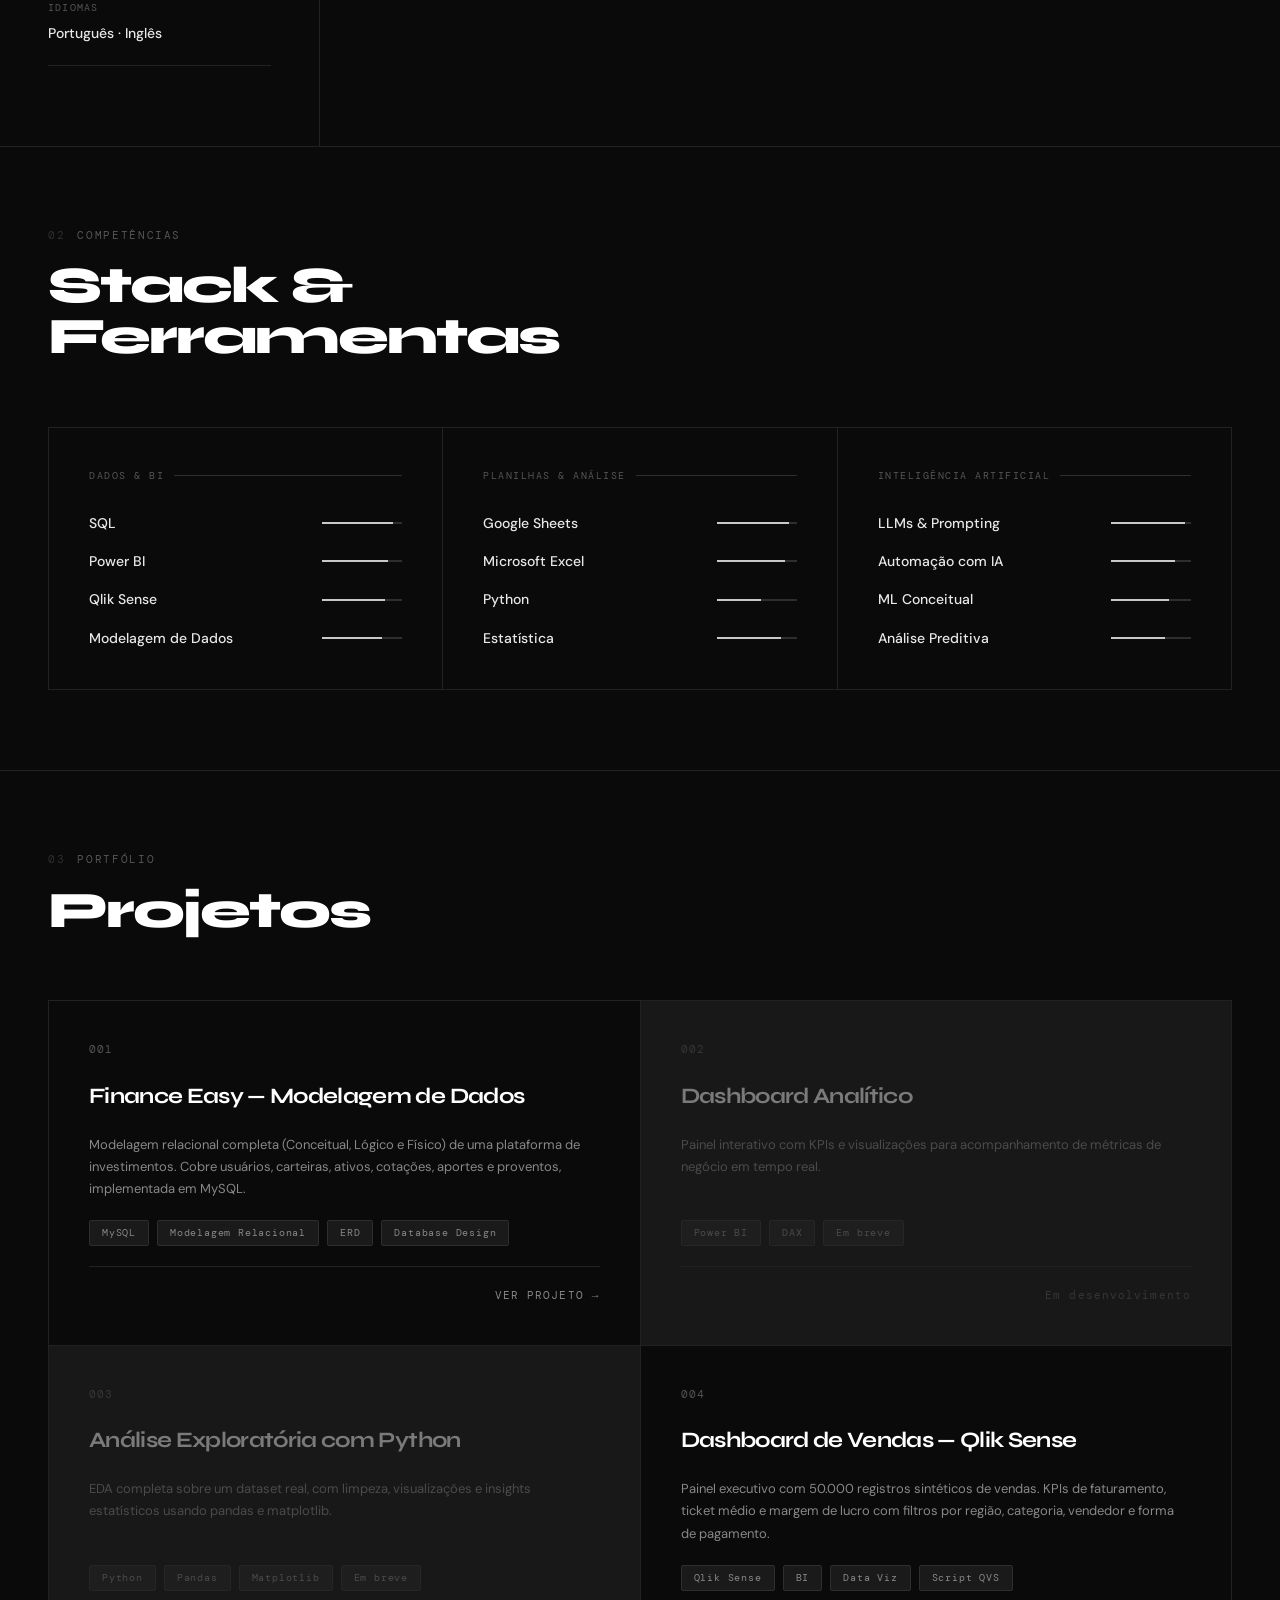
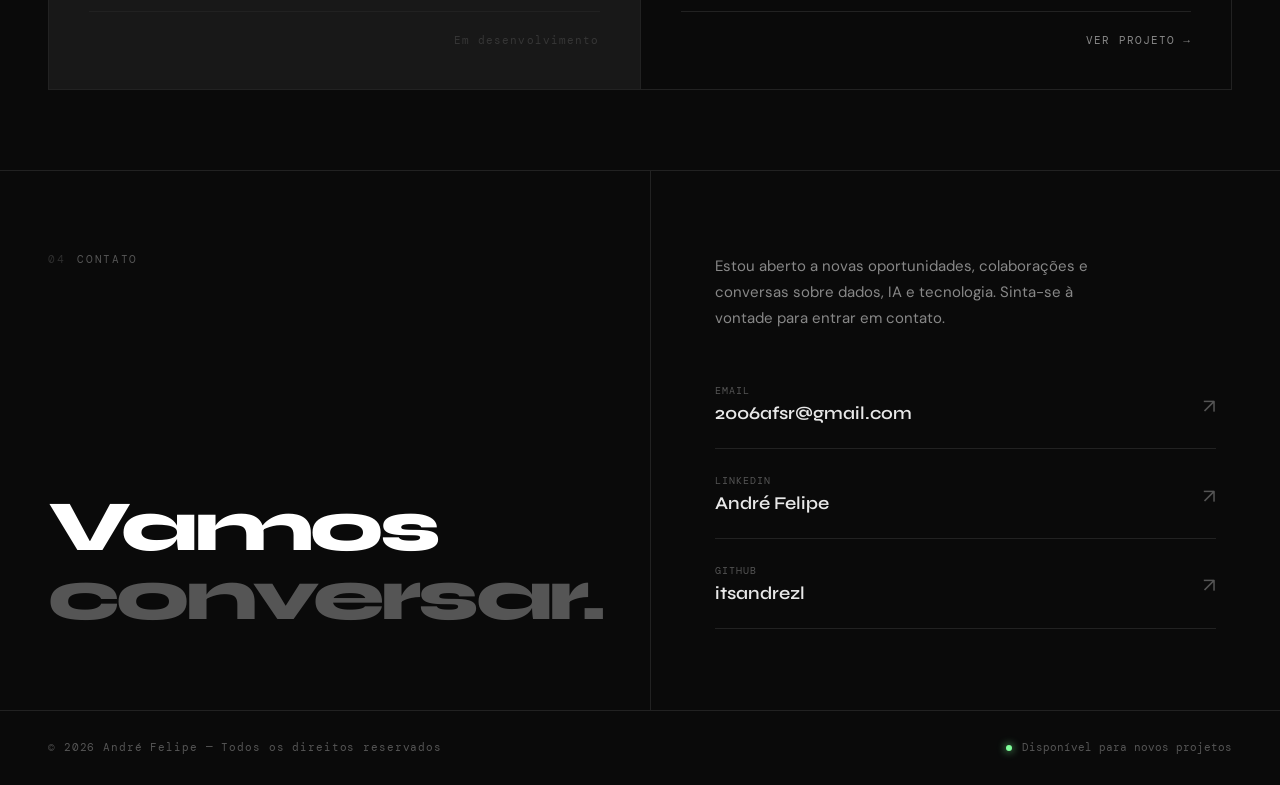
==== commit 0328fcd5: "Update index.html" ====
--- a/index.html
+++ b/index.html
@@ -109,7 +109,7 @@
 
     <div class="about-main">
       <p class="about-text fade-in">
-        Tenho <strong>20 anos</strong> e trabalho com tecnologia há mais de <strong>2 anos</strong>. Desde cedo desenvolvi uma profunda paixão pela <strong>análise de dados</strong> e pelo poder que os números têm de contar histórias e embasar decisões estratégicas.
+        Tenho <strong>20 anos</strong> e trabalho com tecnologia há mais de <strong>3 anos</strong>. Desde cedo desenvolvi uma profunda paixão pela <strong>análise de dados</strong> e pelo poder que os números têm de contar histórias e embasar decisões estratégicas.
       </p>
       <p class="about-text fade-in">
         Minha trajetória é movida pela interseção entre <strong>estatística, economia e inteligência artificial</strong> — áreas que juntas formam a base do que acredito ser o futuro da tomada de decisão nos negócios.
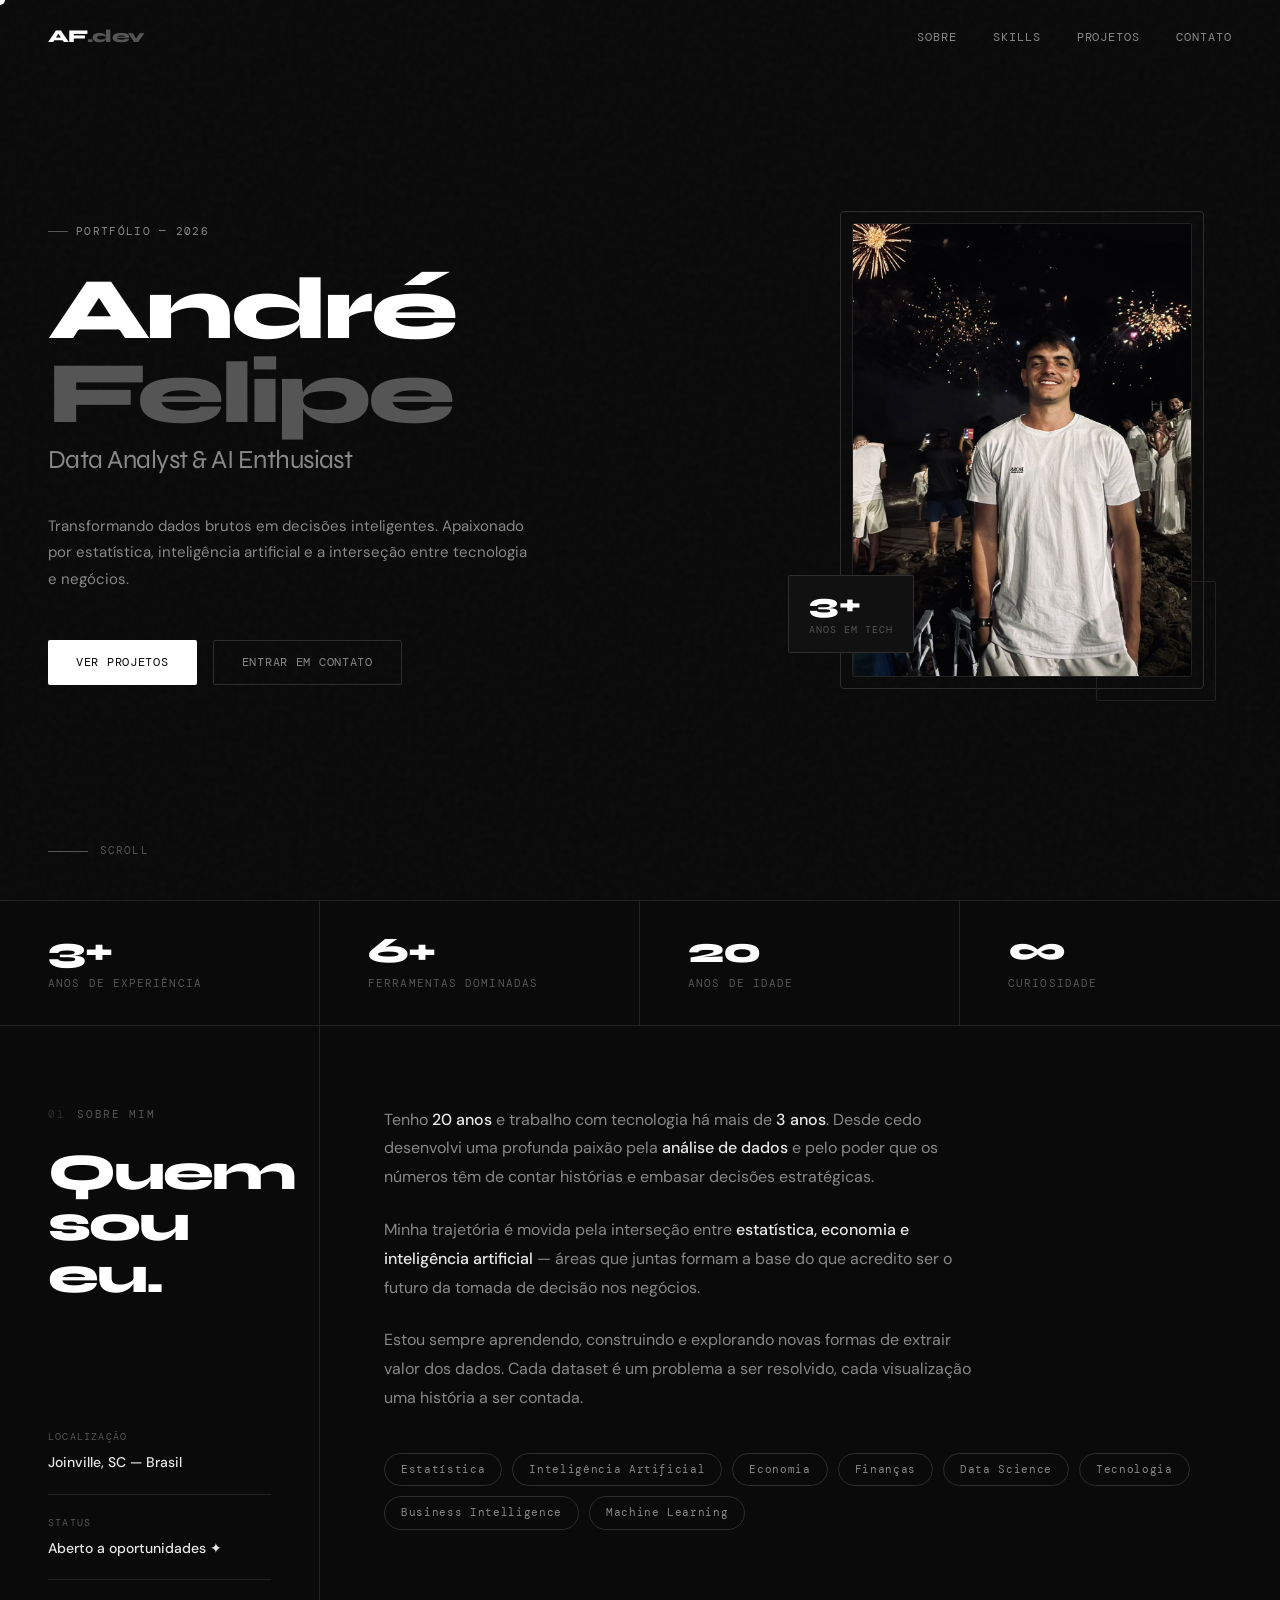
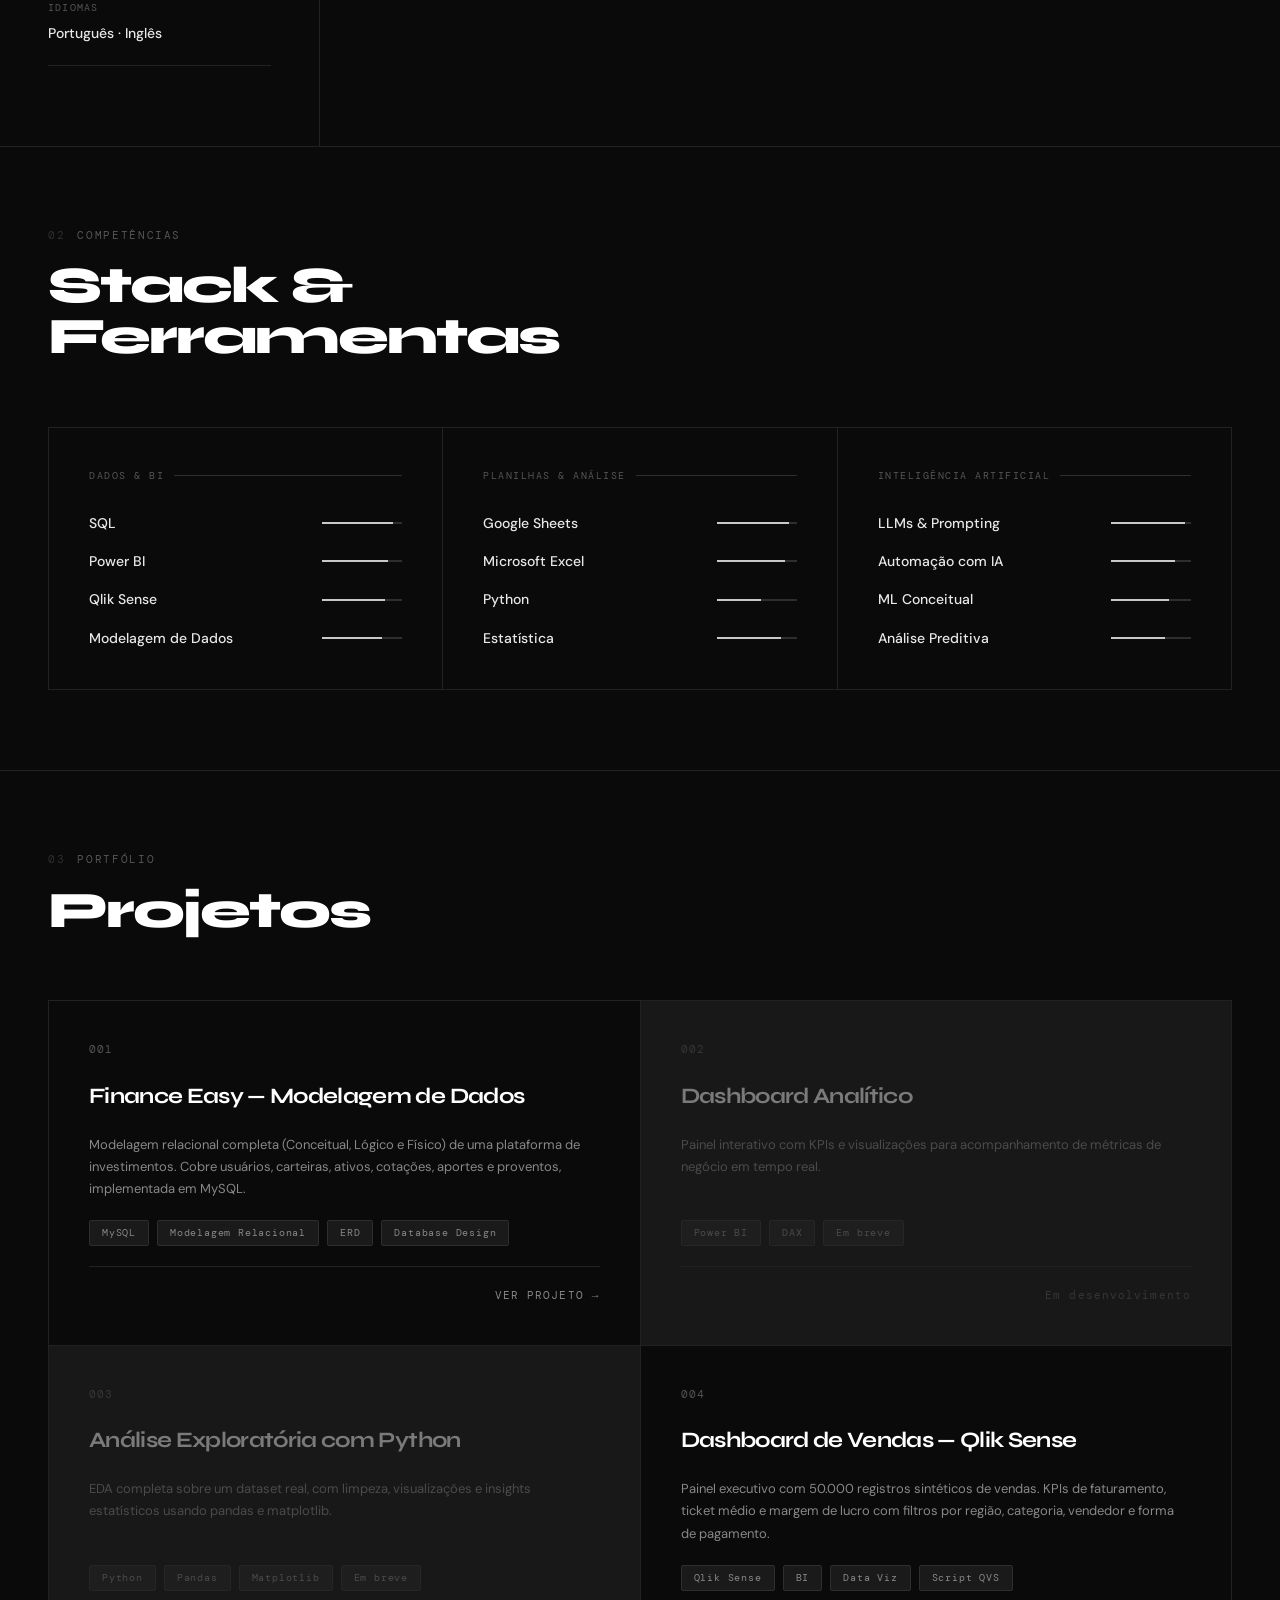
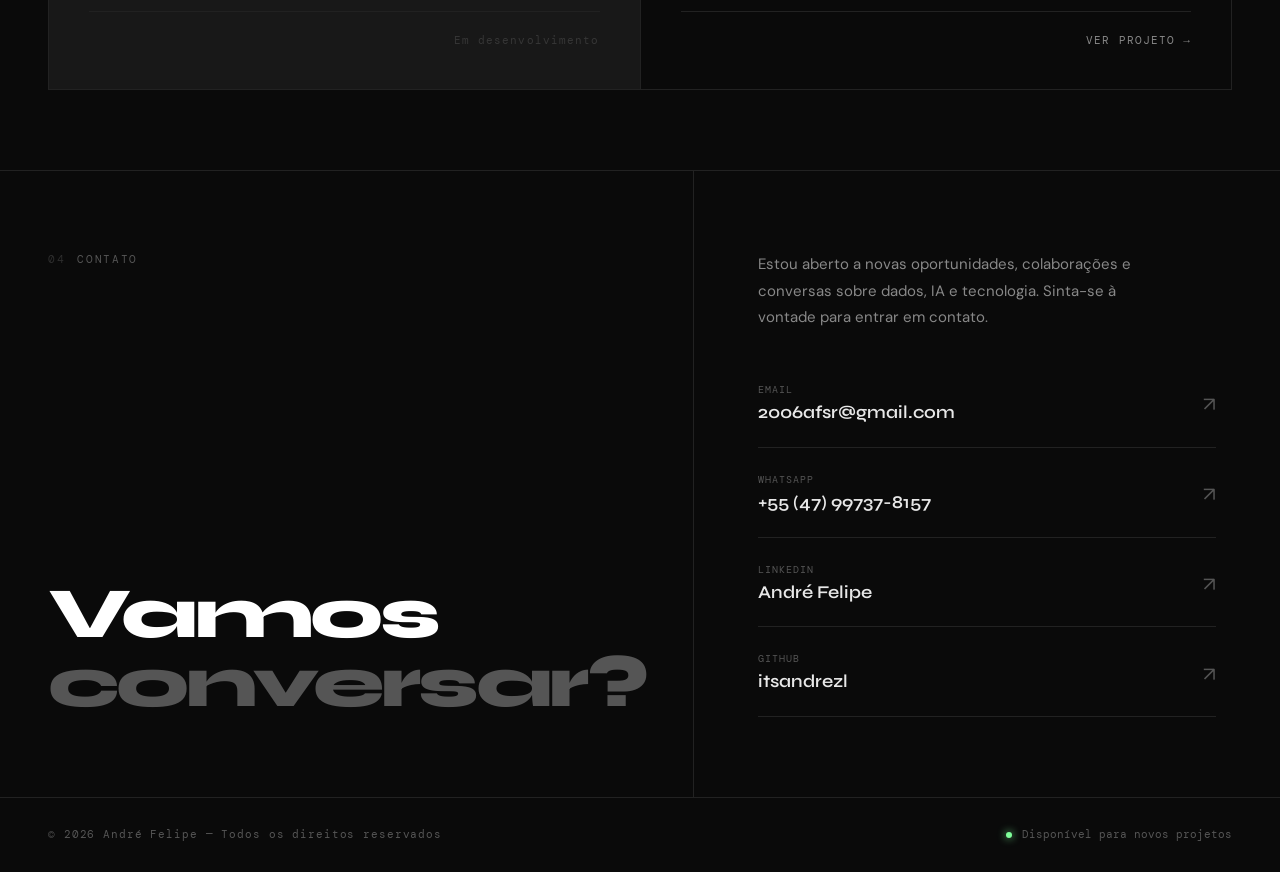
==== commit 1f530fa1: "Update index.html" ====
--- a/index.html
+++ b/index.html
@@ -297,7 +297,7 @@
   <section id="contact">
     <div class="contact-left">
       <div class="section-label" data-num="04">Contato</div>
-      <h2 class="contact-big fade-in">Vamos<br/><span class="dim">conversar.</span></h2>
+      <h2 class="contact-big fade-in">Vamos<br/><span class="dim">conversar?</span></h2>
     </div>
     <div class="contact-right fade-in">
       <p class="contact-desc">
@@ -311,6 +311,13 @@
             <div class="contact-link-name">2006afsr@gmail.com</div>
           </div>
           <span class="contact-link-arrow">↗</span>
+        </a>
+        <a href="https://wa.me/5547997378157" target="_blank" class="contact-link">
+        <div>
+            <div class="contact-link-label">WhatsApp</div>
+            <div class="contact-link-name">+55 (47) 99737-8157</div>
+          </div>
+        <span class="contact-link-arrow">↗</span>
         </a>
         <!-- Troque pelo seu LinkedIn real -->
         <a href="https://www.linkedin.com/in/itsandrezl/" target="_blank" class="contact-link">
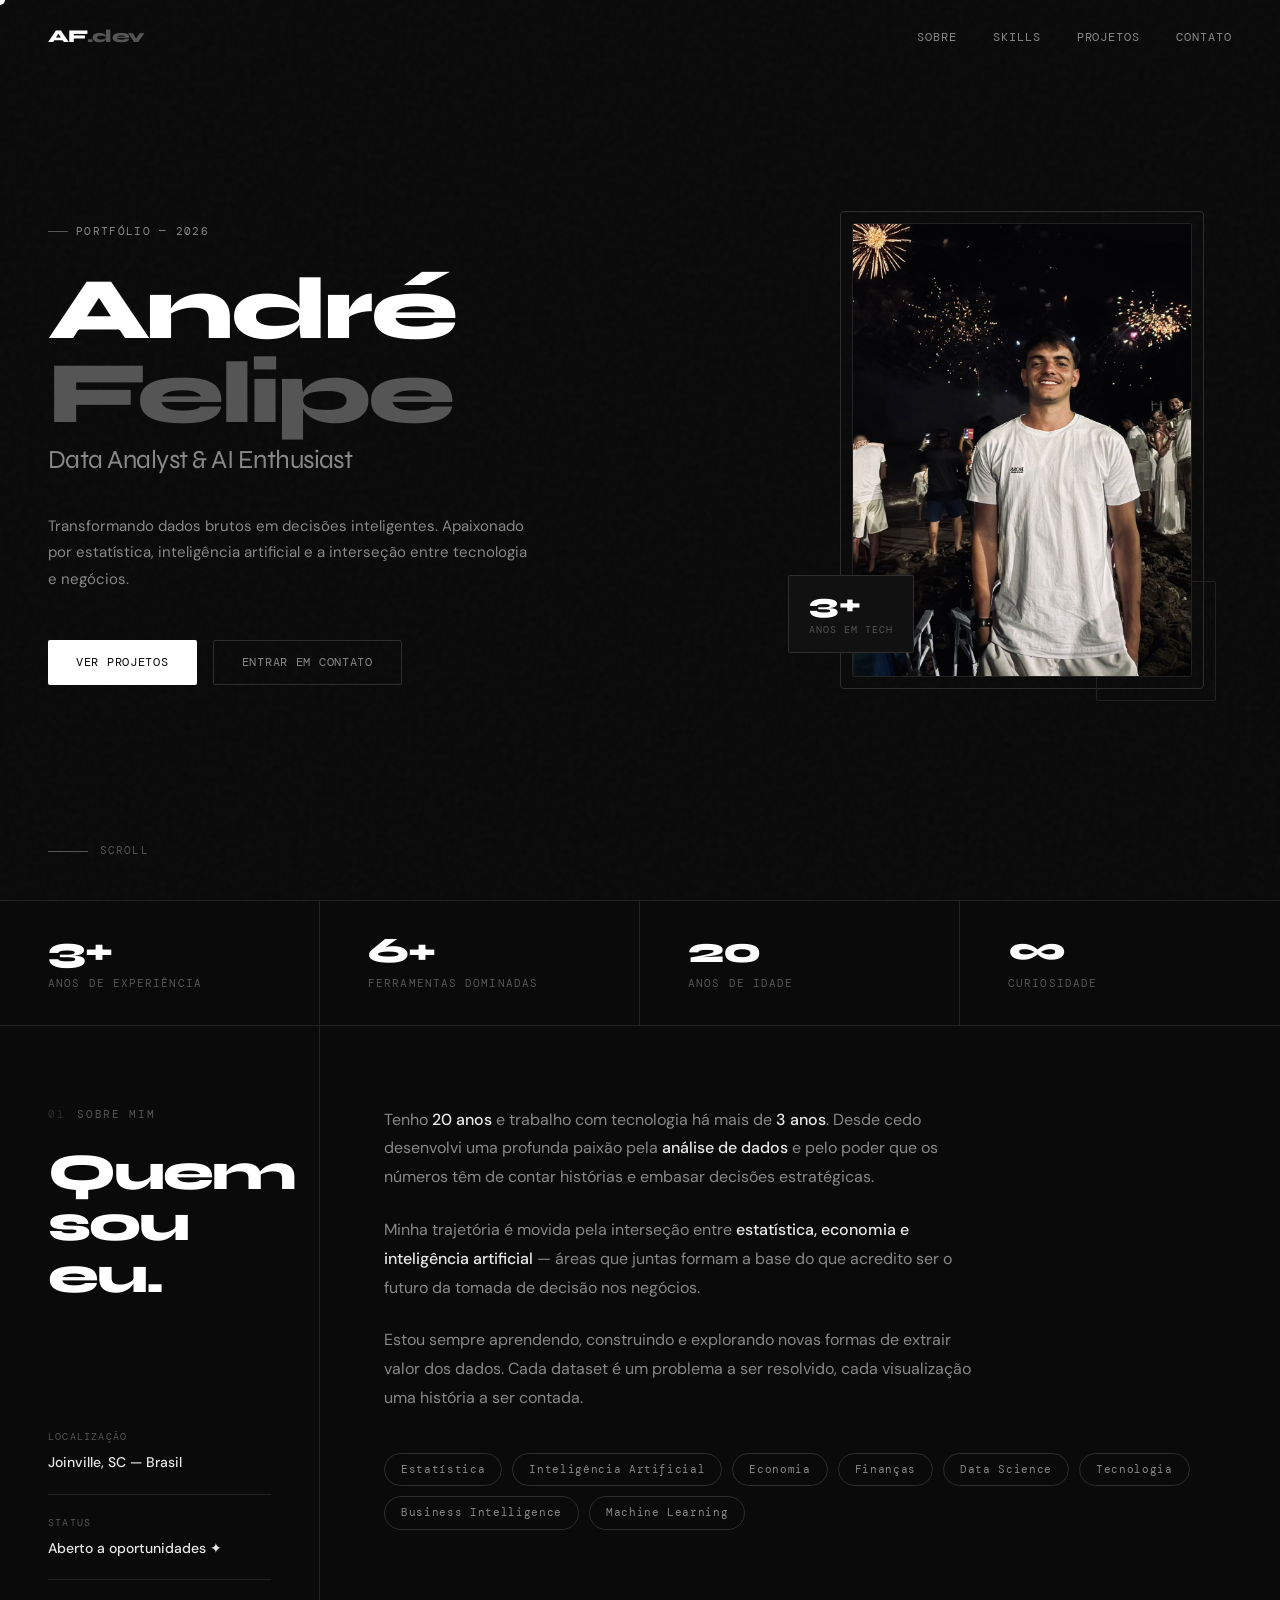
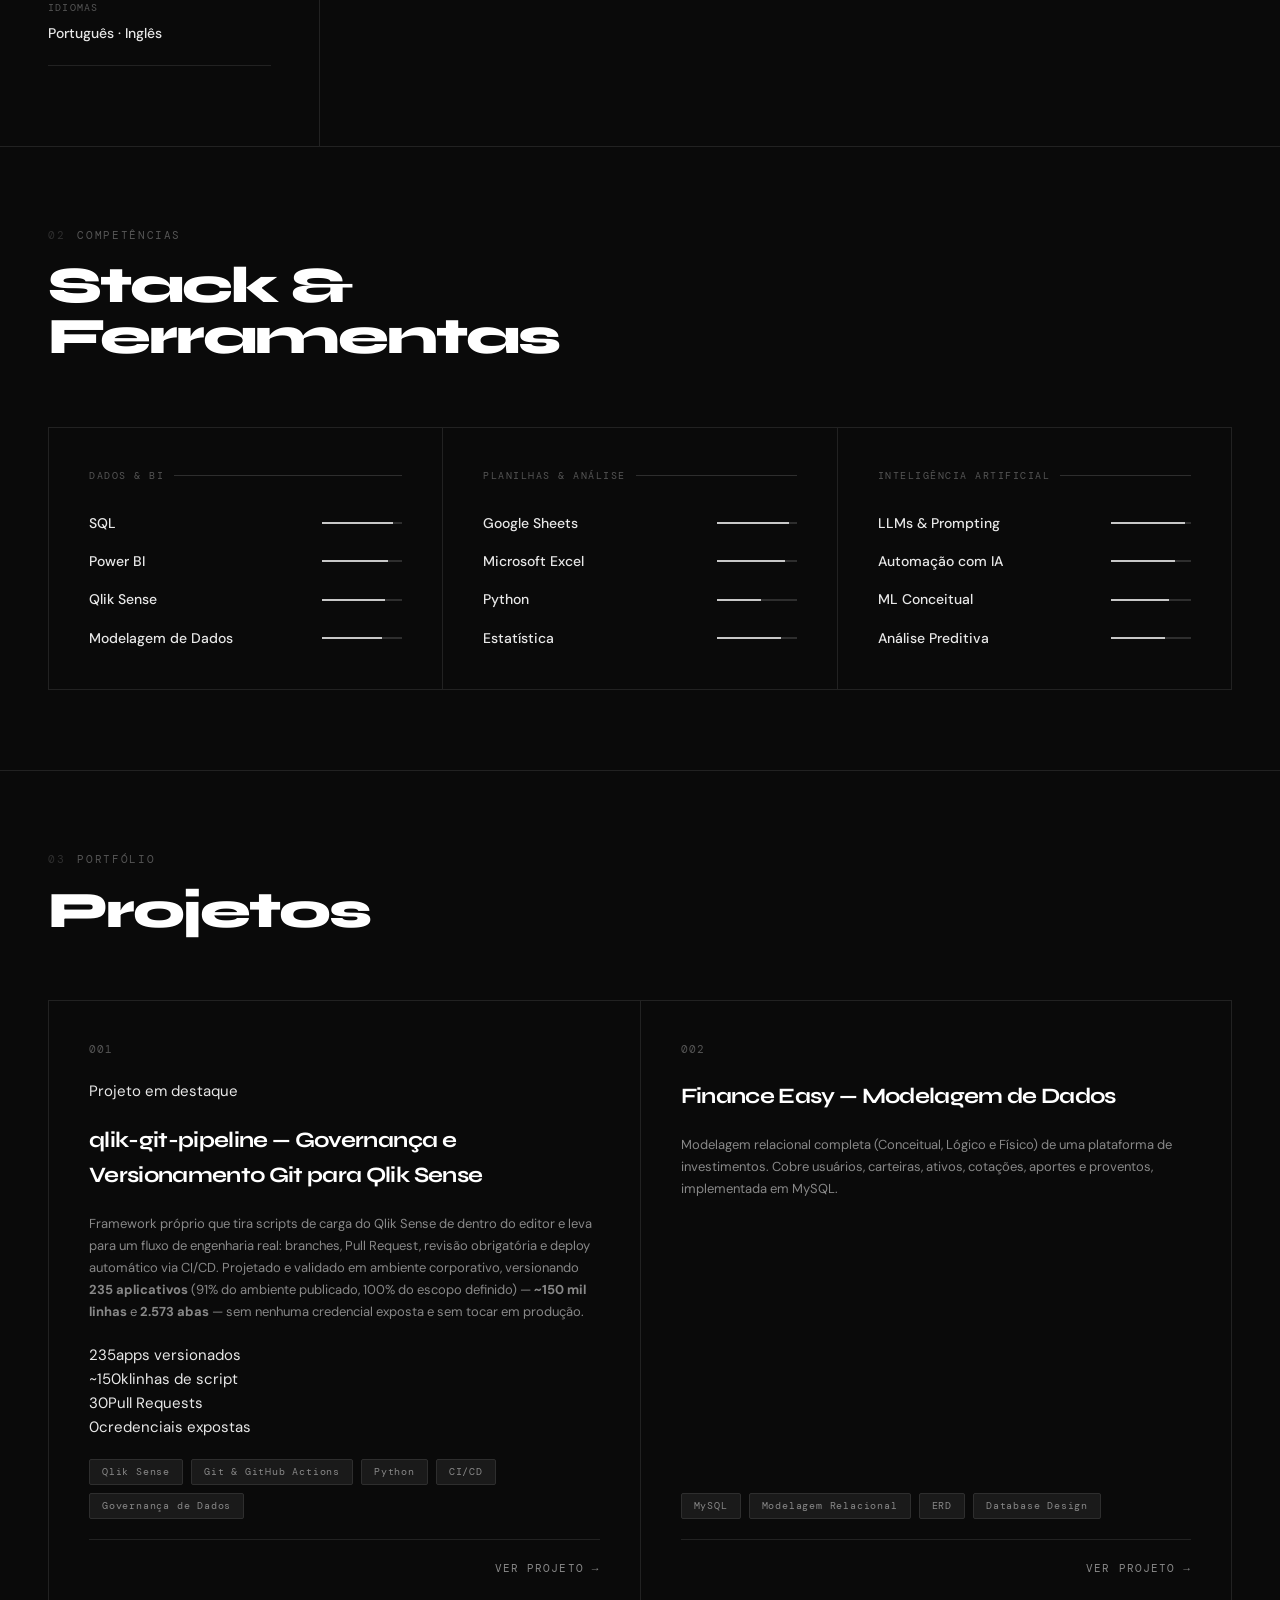
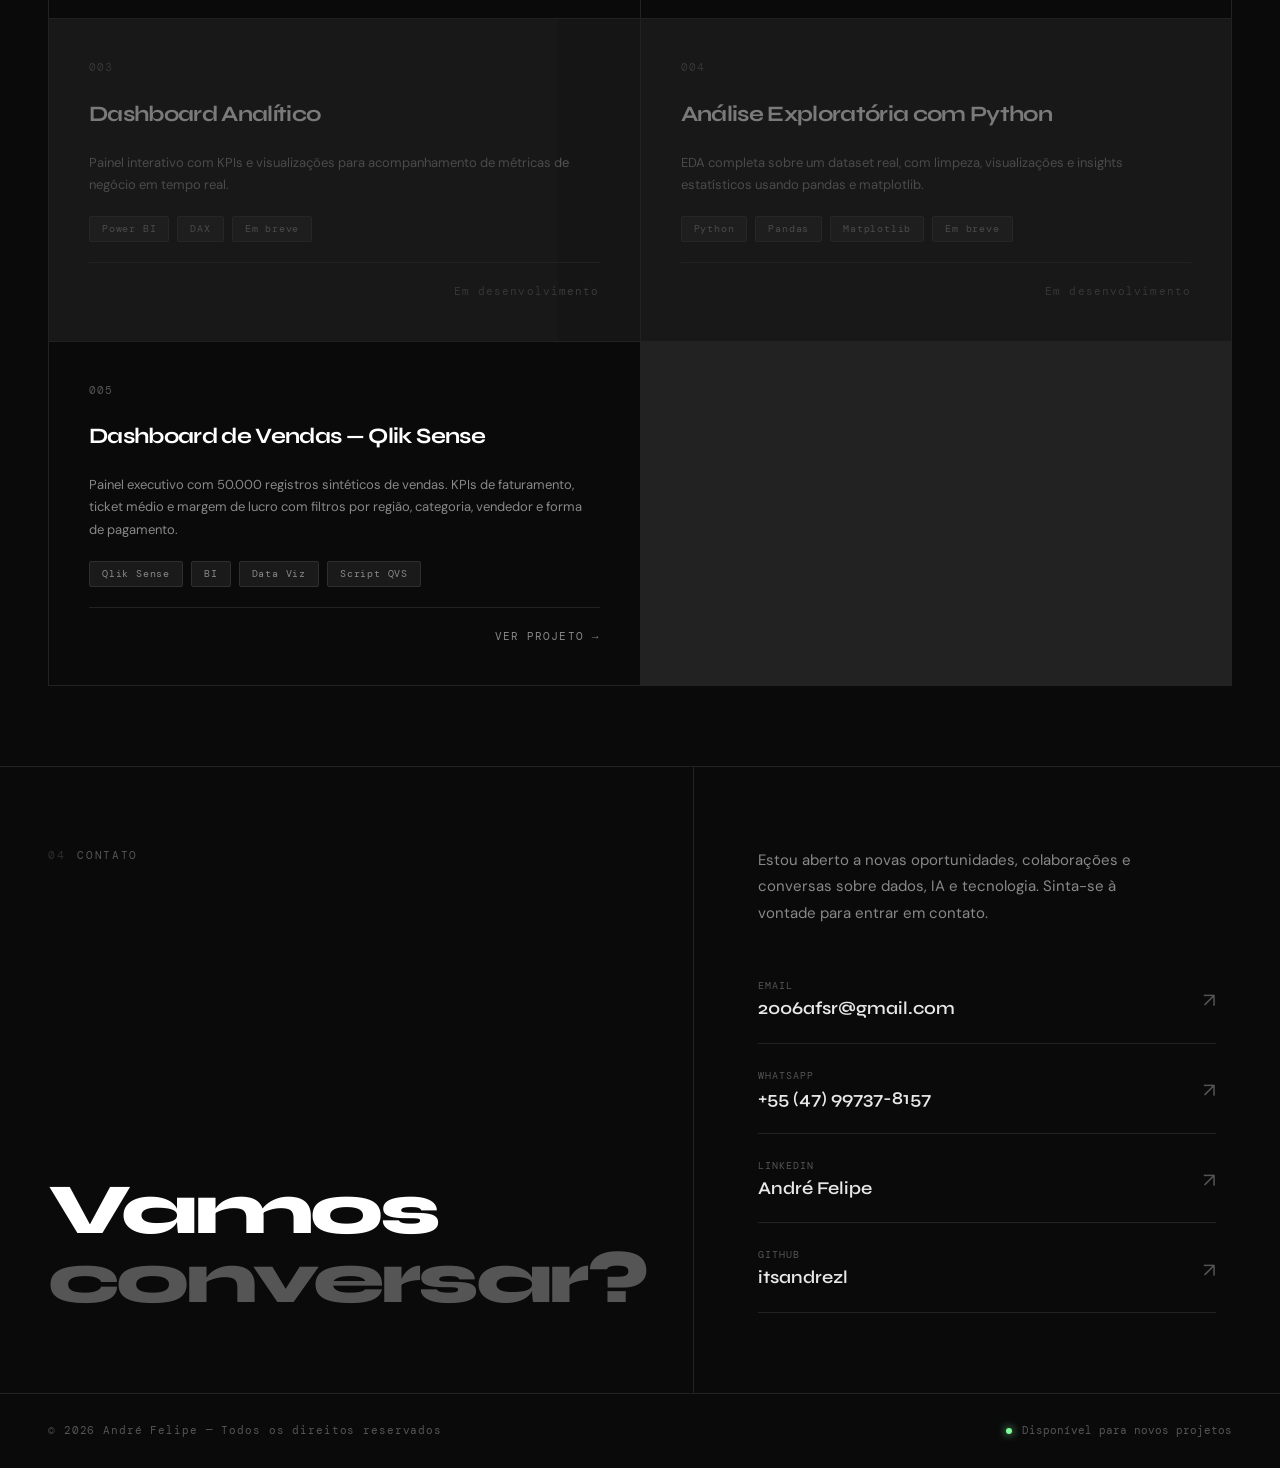
==== commit d4199d01: "Add files via upload" ====
--- a/index.html
+++ b/index.html
@@ -219,9 +219,35 @@
 
     <div class="projects-grid fade-in">
 
-      <!-- Projeto 001 — REAL -->
+      <!-- Projeto 001 — REAL — FLAGSHIP -->
+      <div class="project-card project-flagship">
+        <div class="project-num">001</div>
+        <div class="project-flagship-badge">Projeto em destaque</div>
+        <h3 class="project-title">qlik-git-pipeline — Governança e Versionamento Git para Qlik Sense</h3>
+        <p class="project-desc">
+          Framework próprio que tira scripts de carga do Qlik Sense de dentro do editor e leva para um fluxo de engenharia real: branches, Pull Request, revisão obrigatória e deploy automático via CI/CD. Projetado e validado em ambiente corporativo, versionando <strong>235 aplicativos</strong> (91% do ambiente publicado, 100% do escopo definido) — <strong>~150 mil linhas</strong> e <strong>2.573 abas</strong> — sem nenhuma credencial exposta e sem tocar em produção.
+        </p>
+        <div class="project-stats">
+          <div class="project-stat"><span class="project-stat-num">235</span><span class="project-stat-label">apps versionados</span></div>
+          <div class="project-stat"><span class="project-stat-num">~150k</span><span class="project-stat-label">linhas de script</span></div>
+          <div class="project-stat"><span class="project-stat-num">30</span><span class="project-stat-label">Pull Requests</span></div>
+          <div class="project-stat"><span class="project-stat-num">0</span><span class="project-stat-label">credenciais expostas</span></div>
+        </div>
+        <div class="project-tags">
+          <span class="project-tag">Qlik Sense</span>
+          <span class="project-tag">Git &amp; GitHub Actions</span>
+          <span class="project-tag">Python</span>
+          <span class="project-tag">CI/CD</span>
+          <span class="project-tag">Governança de Dados</span>
+        </div>
+        <div class="project-footer">
+          <a href="https://github.com/itsandrezl/qlik-git-pipeline" target="_blank" class="project-link">Ver projeto</a>
+        </div>
+      </div>
+
+      <!-- Projeto 002 — REAL -->
       <div class="project-card">
-        <div class="project-num">001</div>
+        <div class="project-num">002</div>
         <h3 class="project-title">Finance Easy — Modelagem de Dados</h3>
         <p class="project-desc">
           Modelagem relacional completa (Conceitual, Lógico e Físico) de uma plataforma de investimentos. Cobre usuários, carteiras, ativos, cotações, aportes e proventos, implementada em MySQL.
@@ -237,9 +263,9 @@
         </div>
       </div>
 
-      <!-- Projeto 002 — EM BREVE -->
+      <!-- Projeto 003 — EM BREVE -->
       <div class="project-card project-wip">
-        <div class="project-num">002</div>
+        <div class="project-num">003</div>
         <h3 class="project-title">Dashboard Analítico</h3>
         <p class="project-desc">
           Painel interativo com KPIs e visualizações para acompanhamento de métricas de negócio em tempo real.
@@ -254,9 +280,9 @@
         </div>
       </div>
 
-      <!-- Projeto 003 — EM BREVE -->
+      <!-- Projeto 004 — EM BREVE -->
       <div class="project-card project-wip">
-        <div class="project-num">003</div>
+        <div class="project-num">004</div>
         <h3 class="project-title">Análise Exploratória com Python</h3>
         <p class="project-desc">
           EDA completa sobre um dataset real, com limpeza, visualizações e insights estatísticos usando pandas e matplotlib.
@@ -272,9 +298,9 @@
         </div>
       </div>
 
-      <!-- Projeto 004 — REAL -->
+      <!-- Projeto 005 — REAL -->
       <div class="project-card">
-        <div class="project-num">004</div>
+        <div class="project-num">005</div>
         <h3 class="project-title">Dashboard de Vendas — Qlik Sense</h3>
         <p class="project-desc">
           Painel executivo com 50.000 registros sintéticos de vendas. KPIs de faturamento, ticket médio e margem de lucro com filtros por região, categoria, vendedor e forma de pagamento.
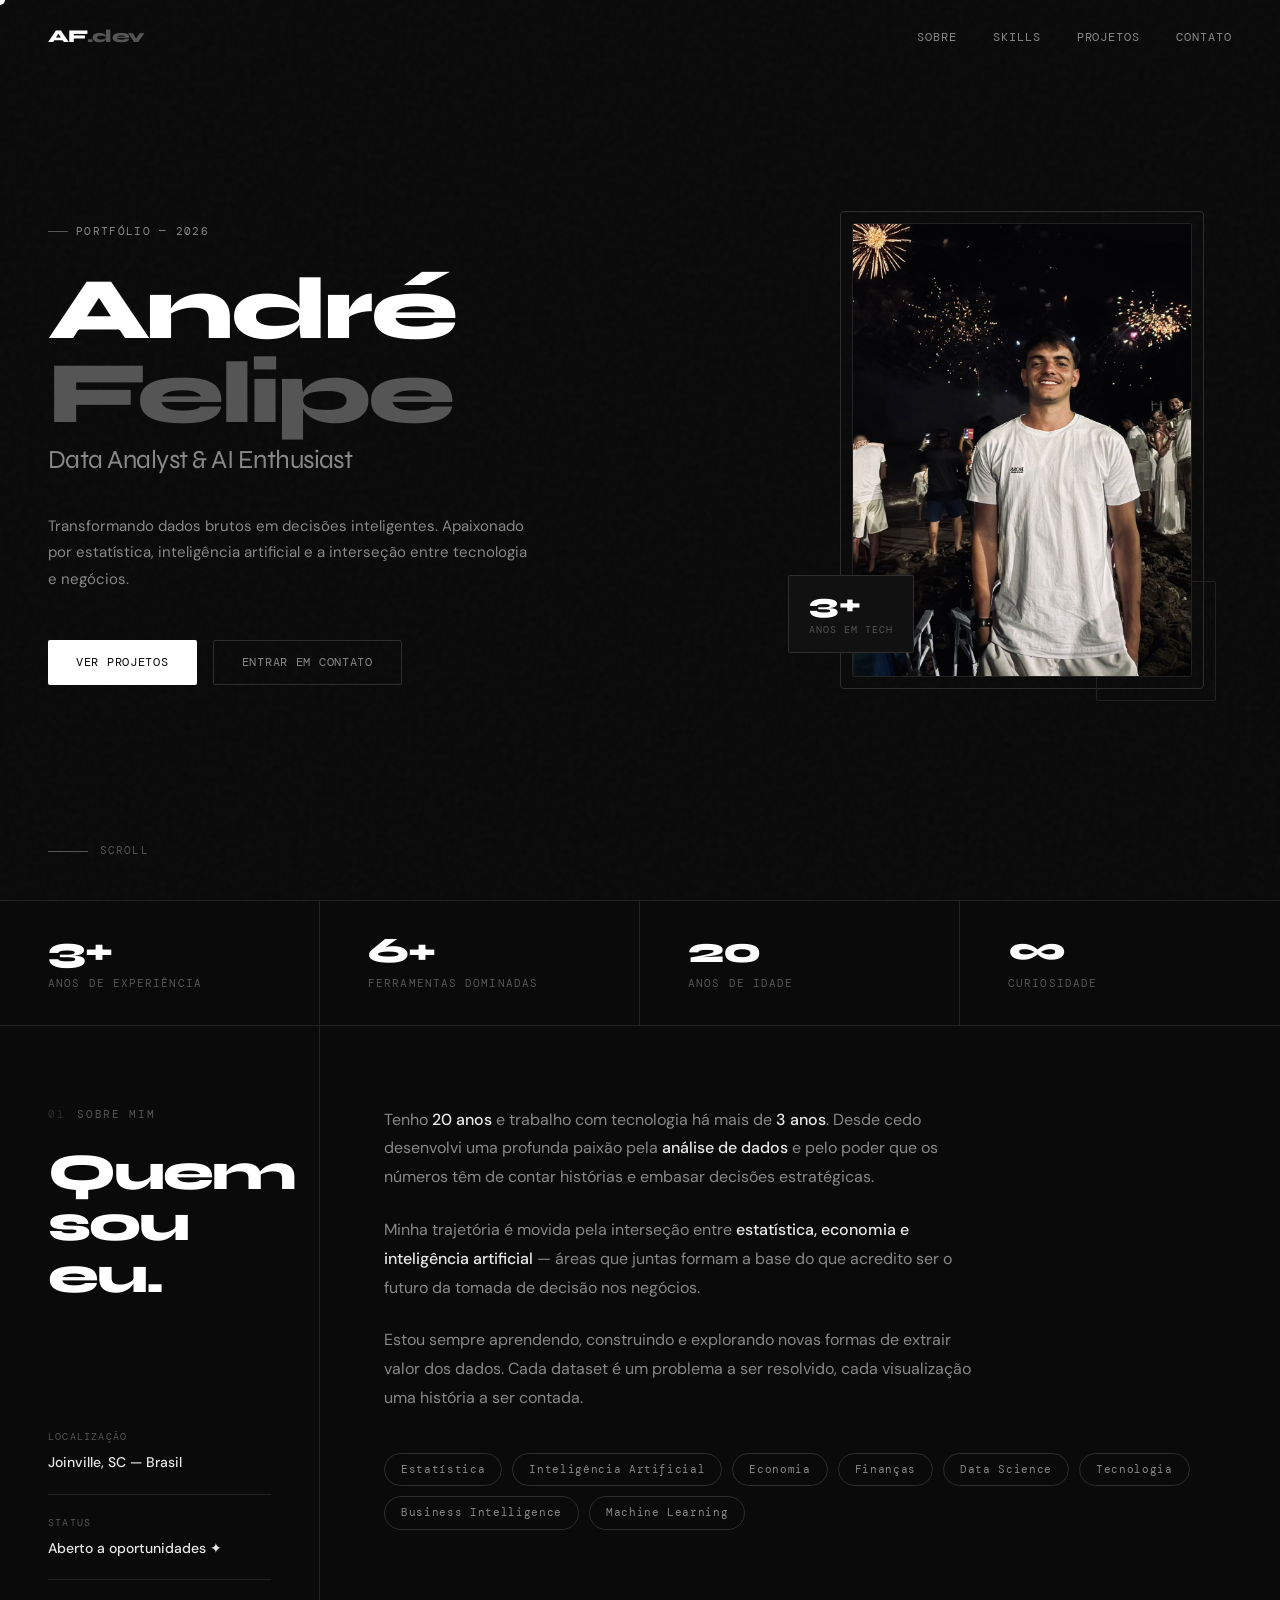
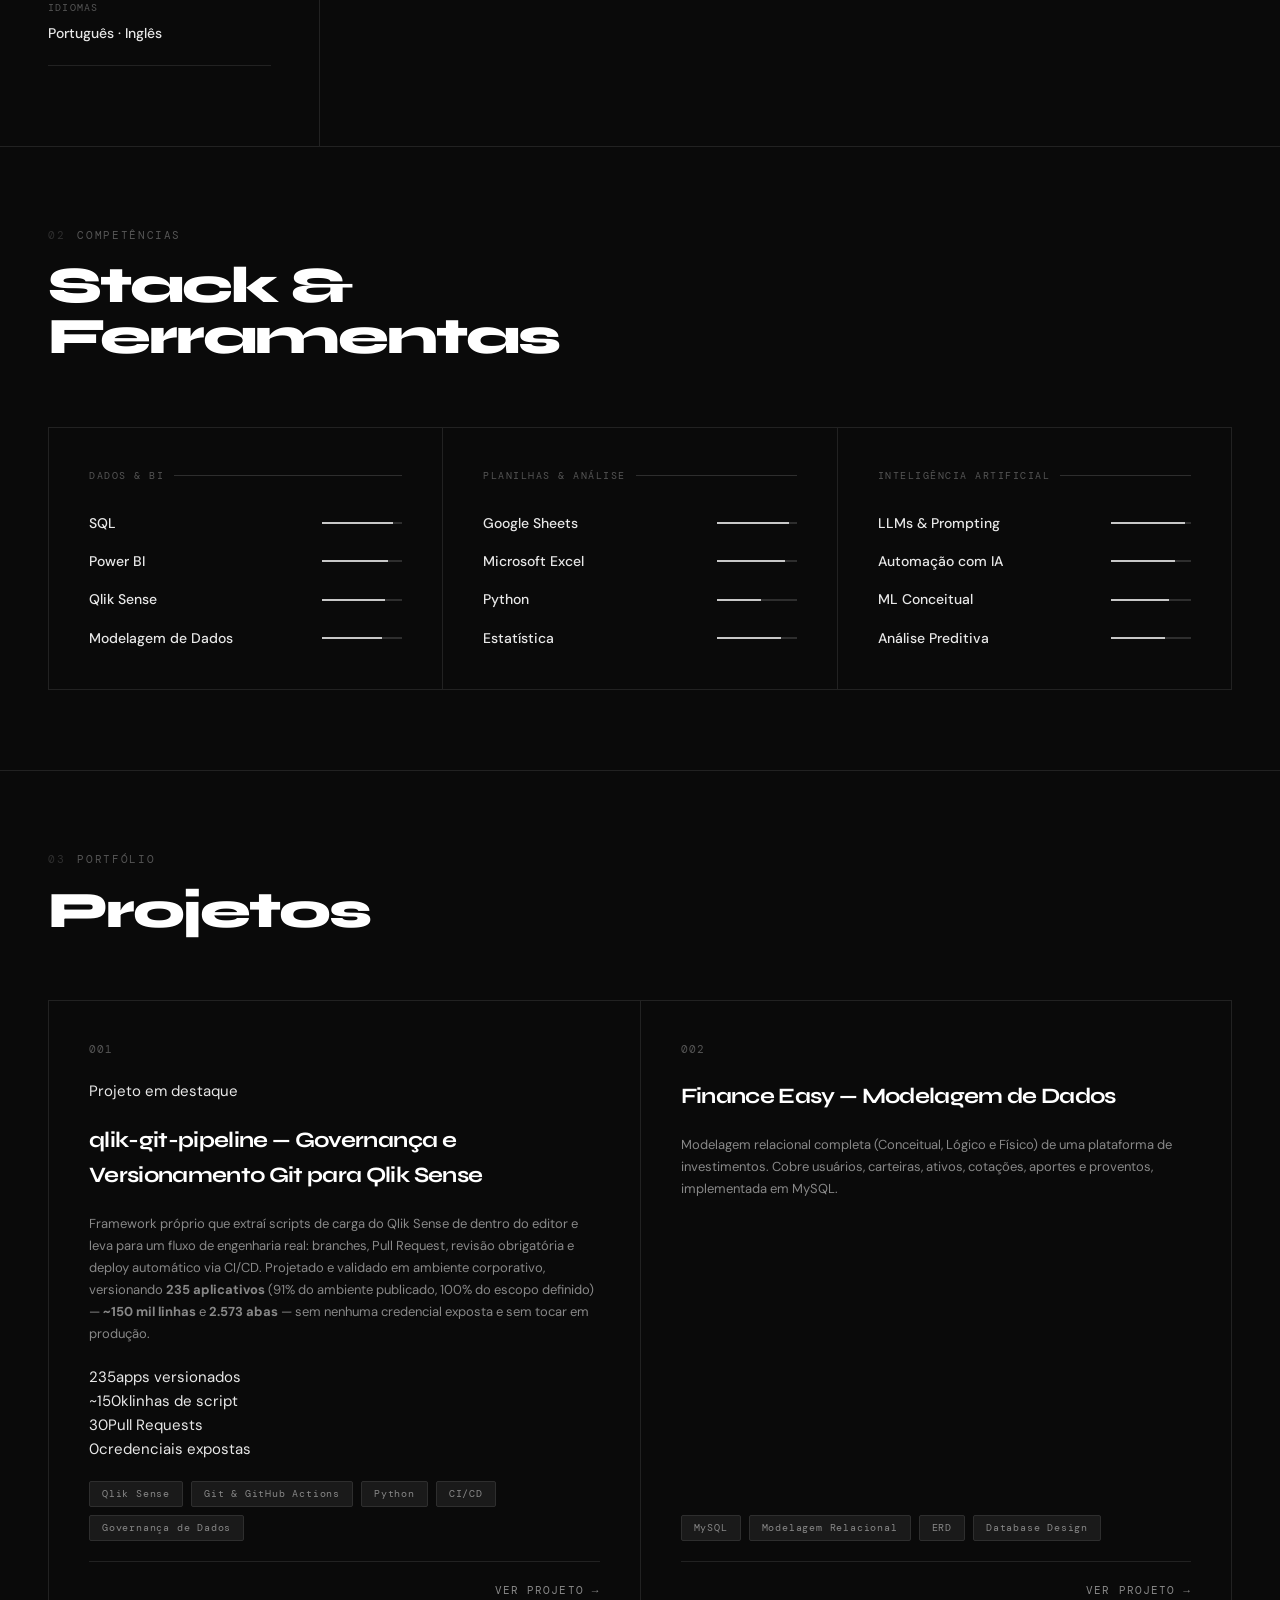
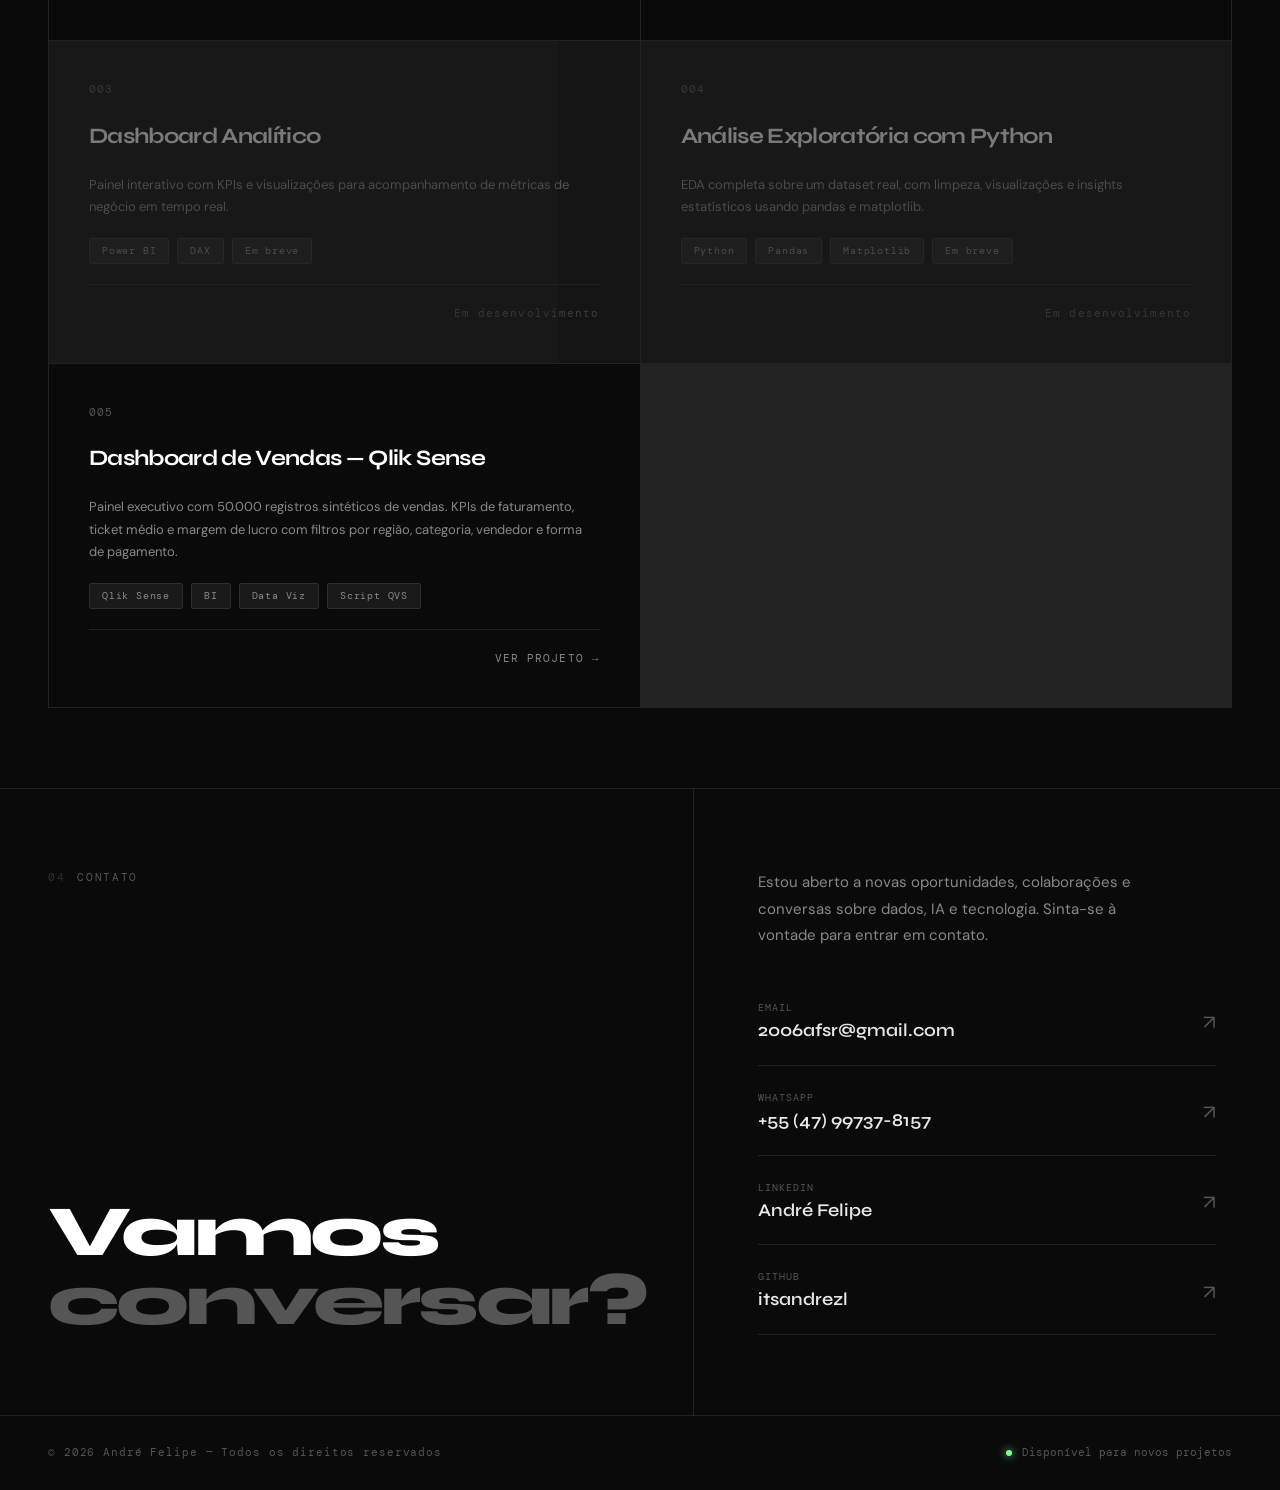
==== commit 06df338b: "Update print statement to say 'Goodbye World'" ====
--- a/index.html
+++ b/index.html
@@ -225,7 +225,7 @@
         <div class="project-flagship-badge">Projeto em destaque</div>
         <h3 class="project-title">qlik-git-pipeline — Governança e Versionamento Git para Qlik Sense</h3>
         <p class="project-desc">
-          Framework próprio que tira scripts de carga do Qlik Sense de dentro do editor e leva para um fluxo de engenharia real: branches, Pull Request, revisão obrigatória e deploy automático via CI/CD. Projetado e validado em ambiente corporativo, versionando <strong>235 aplicativos</strong> (91% do ambiente publicado, 100% do escopo definido) — <strong>~150 mil linhas</strong> e <strong>2.573 abas</strong> — sem nenhuma credencial exposta e sem tocar em produção.
+          Framework próprio que extraí scripts de carga do Qlik Sense de dentro do editor e leva para um fluxo de engenharia real: branches, Pull Request, revisão obrigatória e deploy automático via CI/CD. Projetado e validado em ambiente corporativo, versionando <strong>235 aplicativos</strong> (91% do ambiente publicado, 100% do escopo definido) — <strong>~150 mil linhas</strong> e <strong>2.573 abas</strong> — sem nenhuma credencial exposta e sem tocar em produção.
         </p>
         <div class="project-stats">
           <div class="project-stat"><span class="project-stat-num">235</span><span class="project-stat-label">apps versionados</span></div>
